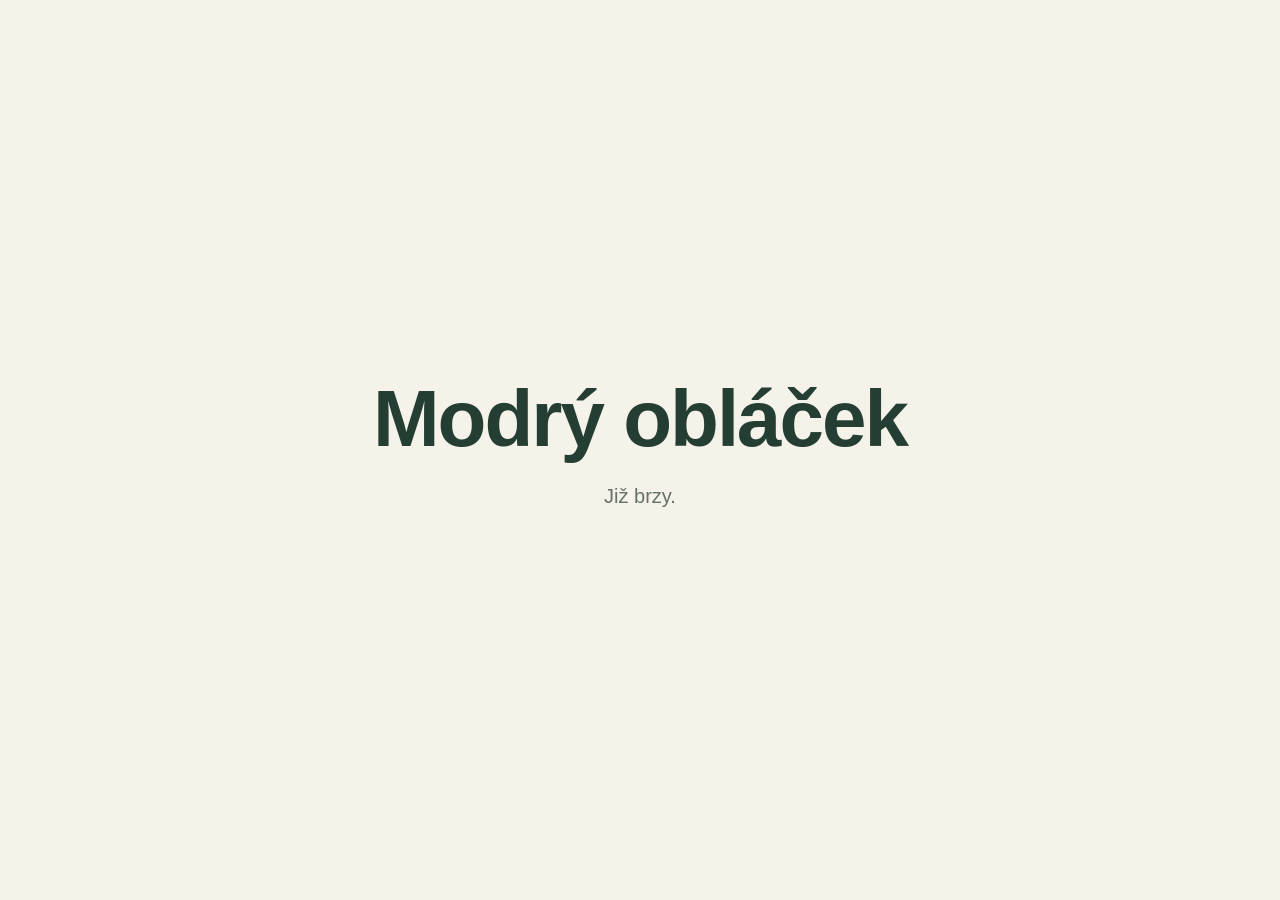
==== index.html @ 846b2d07 "Add standalone Czech coming-soon page" ====
<!doctype html>
<html lang="cs">
<head>
<meta charset="utf-8">
<meta name="viewport" content="width=device-width,initial-scale=1">
<meta name="theme-color" content="#f5f2e9">
<title>Modrý obláček</title>
<style>body{margin:0;min-height:100svh;display:grid;place-content:center;text-align:center;background:#f5f2e9;color:#253e33;font-family:Arial,sans-serif;padding:24px;box-sizing:border-box}h1{font-size:clamp(44px,10vw,80px);letter-spacing:-2px;margin:0}p{font-size:20px;color:#657268}</style>
</head>
<body><main><h1>Modrý obláček</h1><p>Již brzy.</p></main></body>
</html>
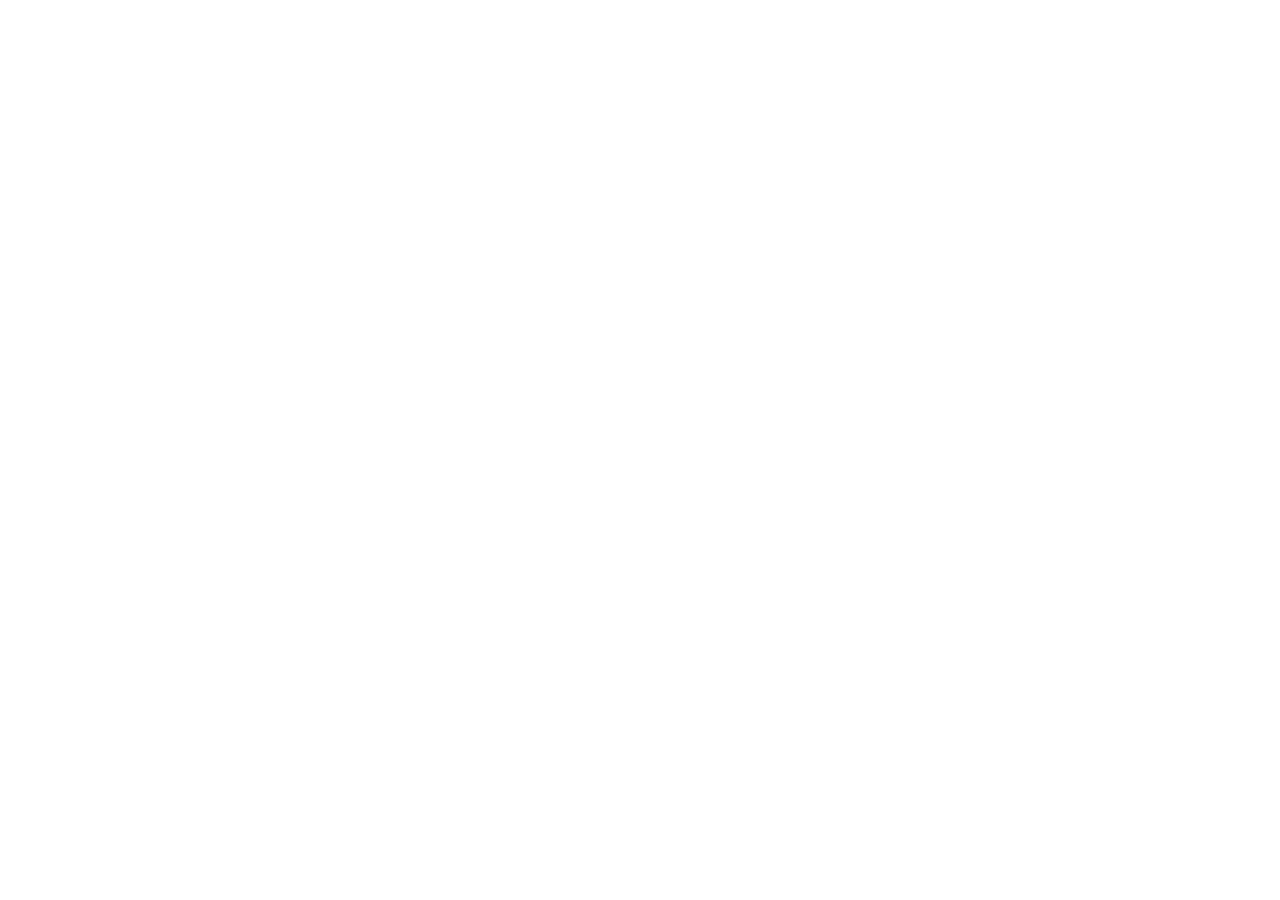
==== commit 6da87531: "Create blank laDobrota landing page" ====
--- a/index.html
+++ b/index.html
@@ -1,11 +1,13 @@
 <!doctype html>
 <html lang="cs">
-<head>
-<meta charset="utf-8">
-<meta name="viewport" content="width=device-width,initial-scale=1">
-<meta name="theme-color" content="#f5f2e9">
-<title>Modrý obláček</title>
-<style>body{margin:0;min-height:100svh;display:grid;place-content:center;text-align:center;background:#f5f2e9;color:#253e33;font-family:Arial,sans-serif;padding:24px;box-sizing:border-box}h1{font-size:clamp(44px,10vw,80px);letter-spacing:-2px;margin:0}p{font-size:20px;color:#657268}</style>
-</head>
-<body><main><h1>Modrý obláček</h1><p>Již brzy.</p></main></body>
+  <head>
+    <meta charset="utf-8">
+    <meta name="viewport" content="width=device-width, initial-scale=1">
+    <meta name="theme-color" content="#ffffff">
+    <title>laDobrota</title>
+    <style>
+      body { margin: 0; min-height: 100svh; background: #fff; }
+    </style>
+  </head>
+  <body></body>
 </html>
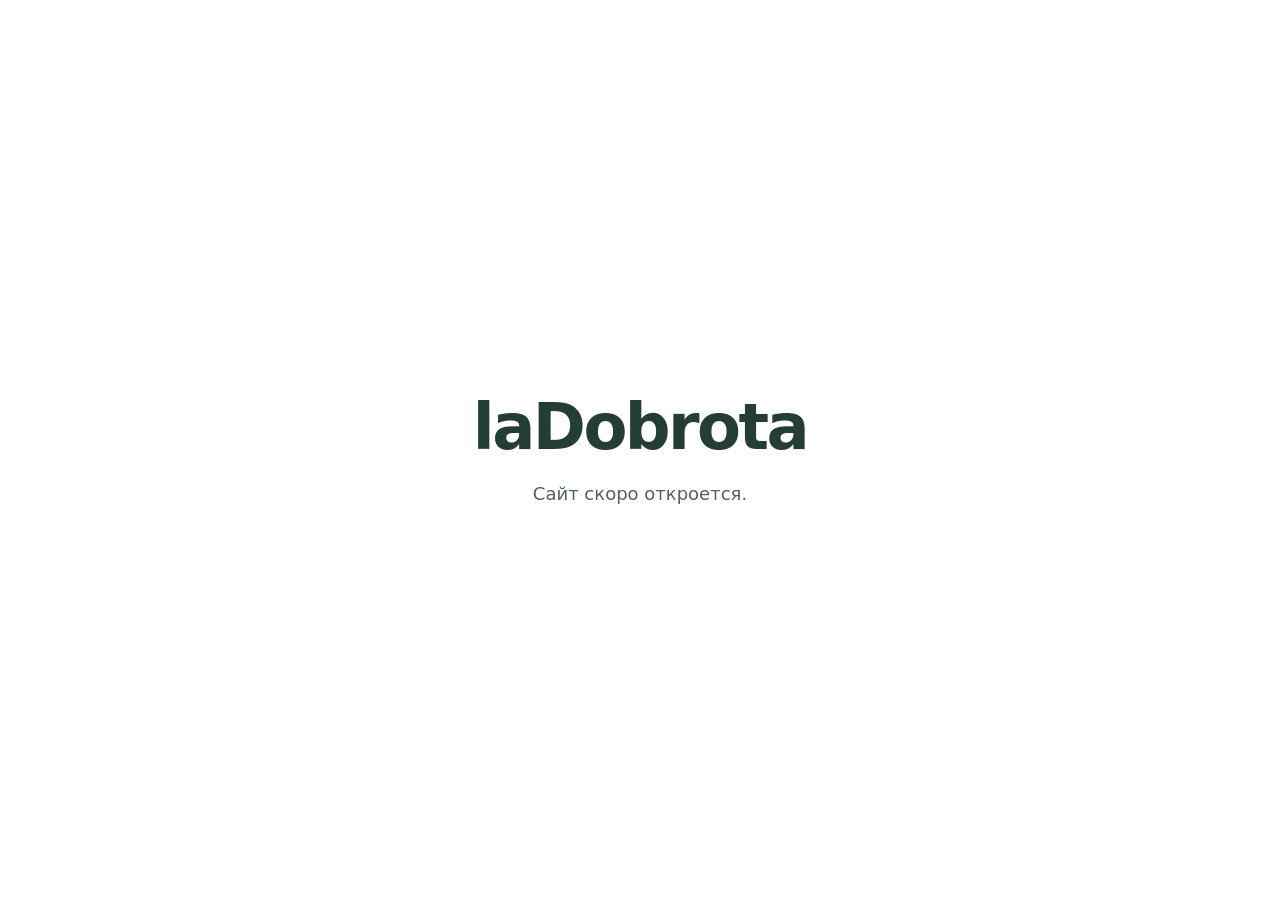
==== commit 0f81347c: "Add laDobrota coming soon text" ====
--- a/index.html
+++ b/index.html
@@ -1,13 +1,38 @@
 <!doctype html>
-<html lang="cs">
+<html lang="ru">
   <head>
     <meta charset="utf-8">
     <meta name="viewport" content="width=device-width, initial-scale=1">
     <meta name="theme-color" content="#ffffff">
+    <meta name="description" content="laDobrota — сайт скоро откроется.">
     <title>laDobrota</title>
     <style>
-      body { margin: 0; min-height: 100svh; background: #fff; }
+      body {
+        box-sizing: border-box;
+        margin: 0;
+        min-height: 100svh;
+        display: grid;
+        place-items: center;
+        padding: 24px;
+        background: #fff;
+        color: #253e33;
+        font-family: system-ui, sans-serif;
+        text-align: center;
+      }
+      h1 {
+        margin: 0;
+        font-size: clamp(40px, 10vw, 64px);
+        font-weight: 600;
+        letter-spacing: -0.04em;
+        line-height: 1.15;
+      }
+      p { margin: 16px 0 0; font-size: 18px; line-height: 1.6; color: #52605b; }
     </style>
   </head>
-  <body></body>
+  <body>
+    <main>
+      <h1>laDobrota</h1>
+      <p>Сайт скоро откроется.</p>
+    </main>
+  </body>
 </html>
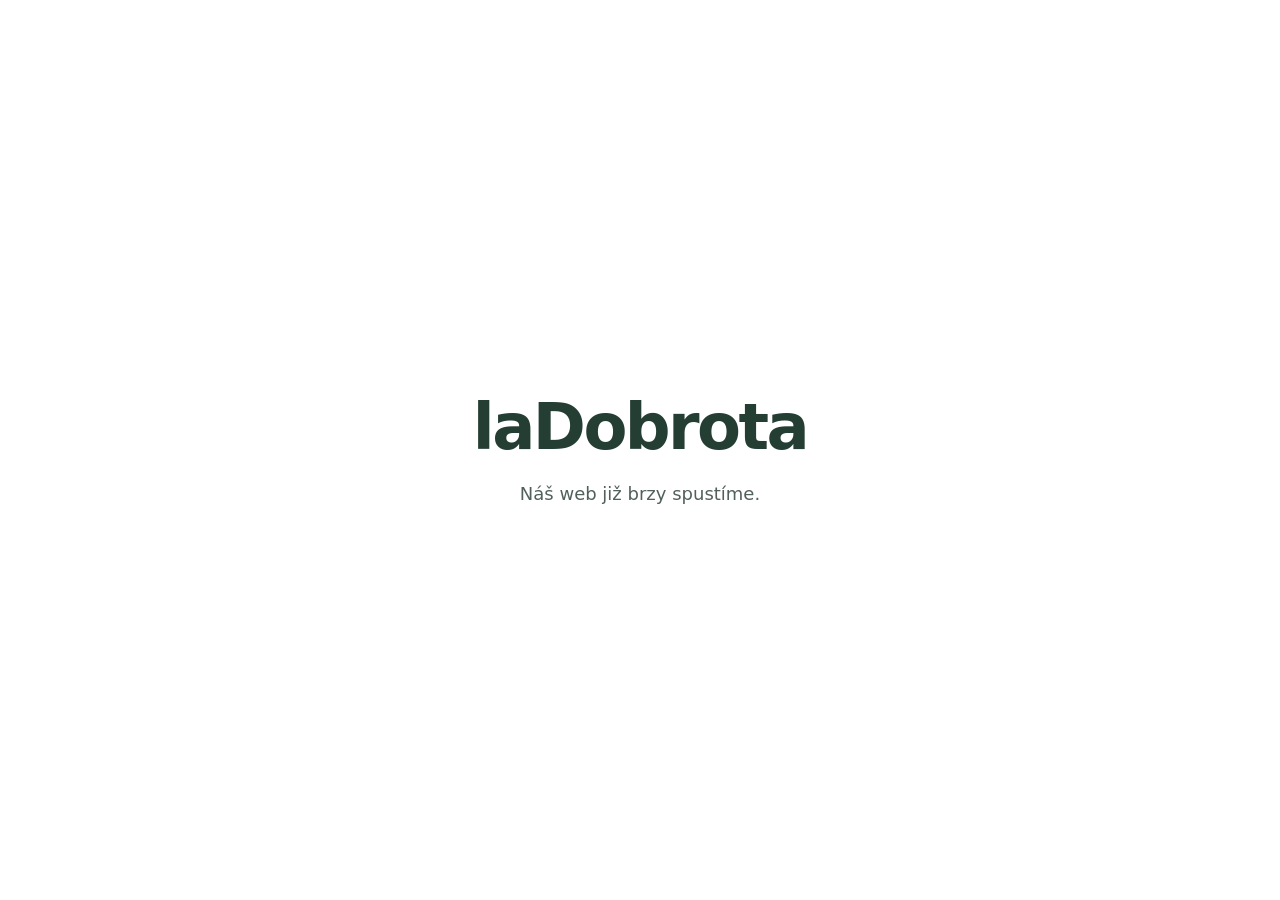
==== commit c261d323: "Translate coming soon page into Czech" ====
--- a/index.html
+++ b/index.html
@@ -1,10 +1,10 @@
 <!doctype html>
-<html lang="ru">
+<html lang="cs">
   <head>
     <meta charset="utf-8">
     <meta name="viewport" content="width=device-width, initial-scale=1">
     <meta name="theme-color" content="#ffffff">
-    <meta name="description" content="laDobrota — сайт скоро откроется.">
+    <meta name="description" content="laDobrota — náš web již brzy spustíme.">
     <title>laDobrota</title>
     <style>
       body {
@@ -32,7 +32,7 @@
   <body>
     <main>
       <h1>laDobrota</h1>
-      <p>Сайт скоро откроется.</p>
+      <p>Náš web již brzy spustíme.</p>
     </main>
   </body>
 </html>
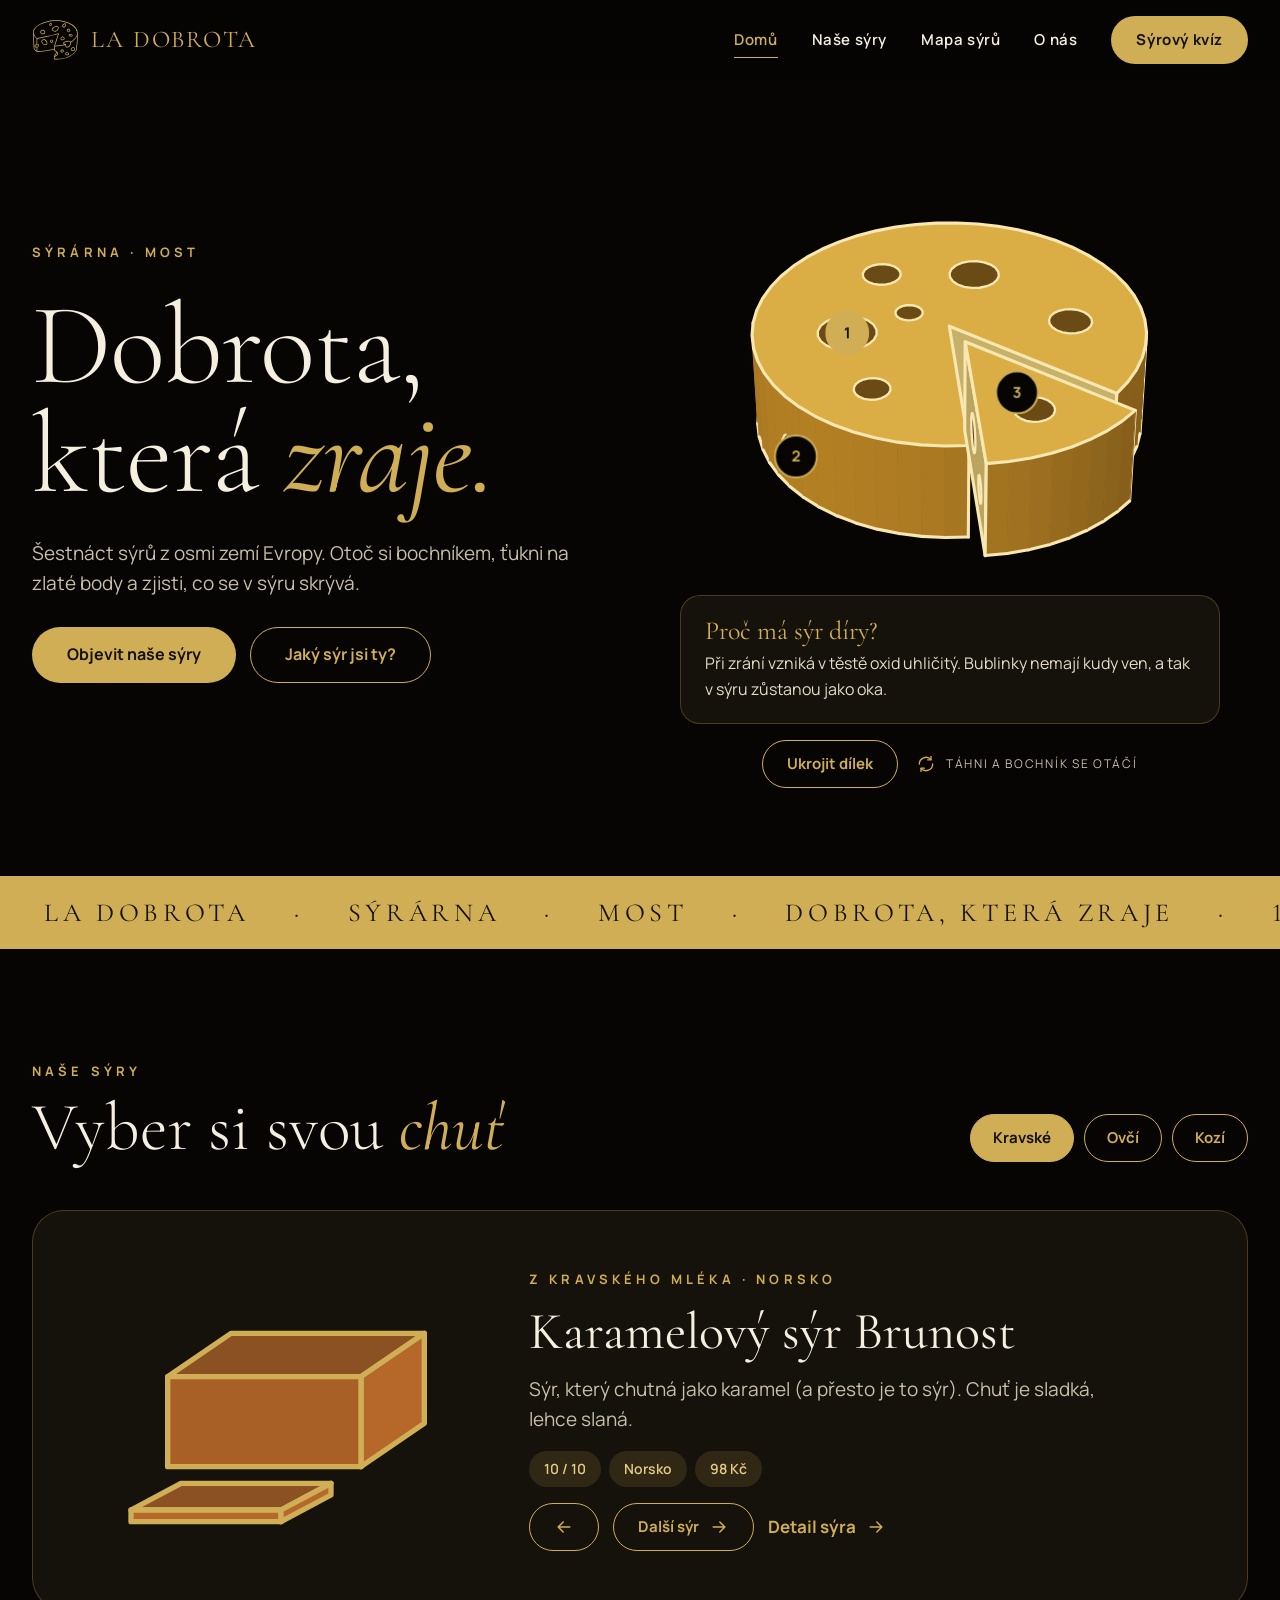
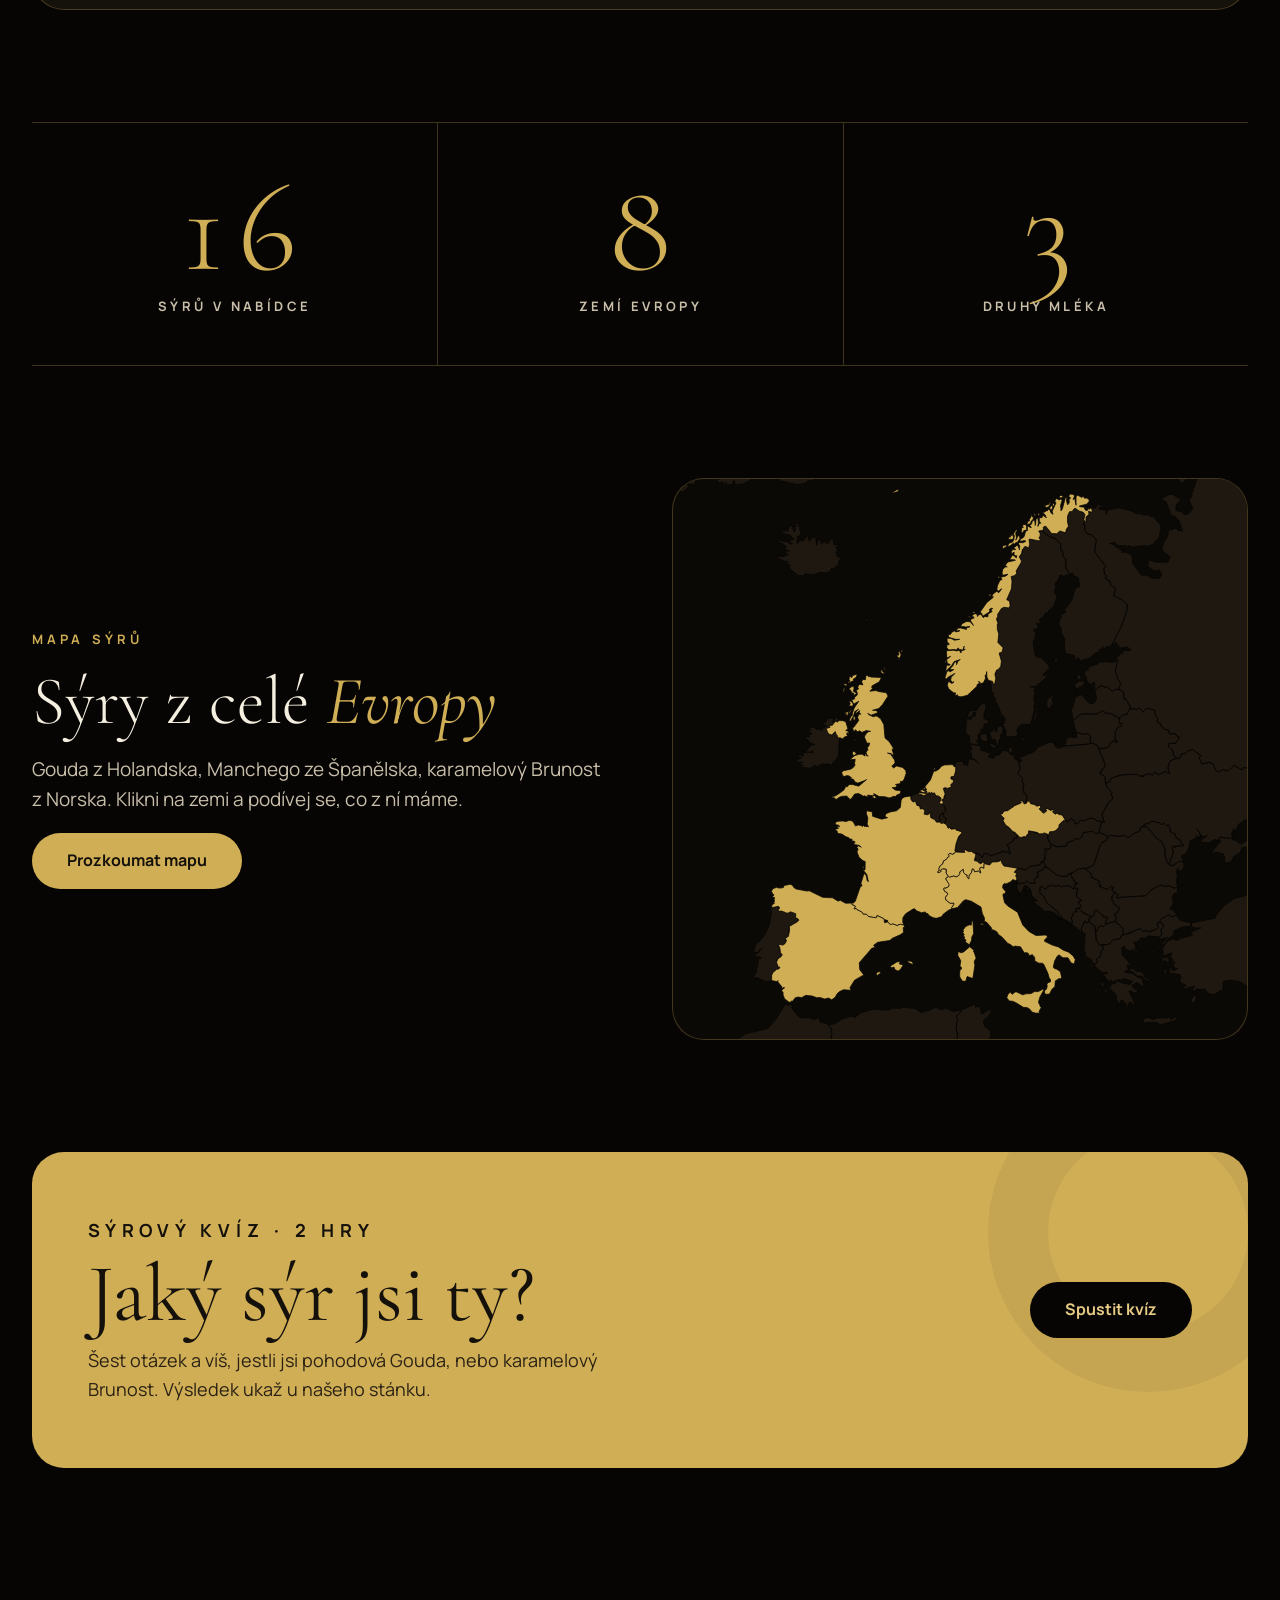
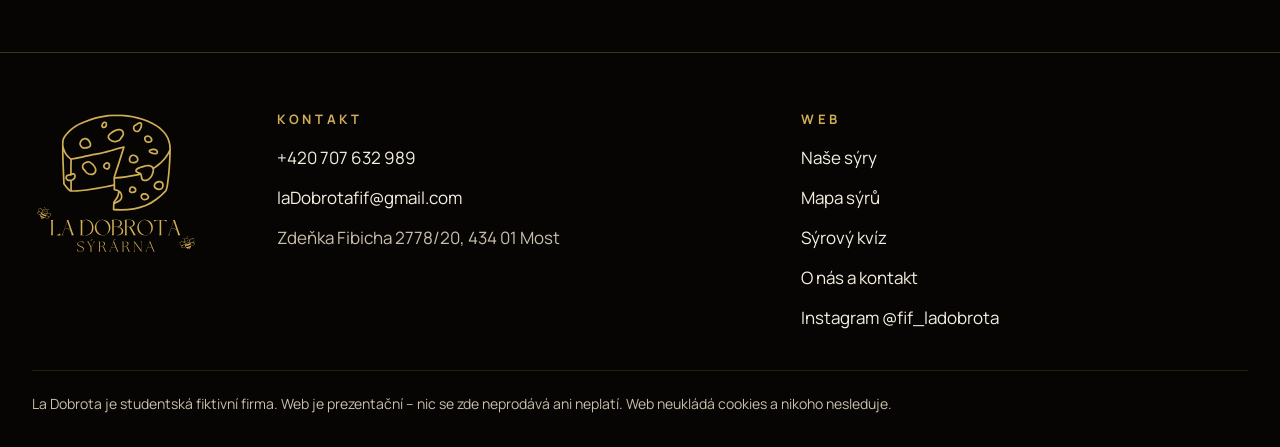
==== commit 50d4733d: "Build the La Dobrota site: 3D cheese, catalogue, map, quiz Multi-page static site for ladobrota.page" ====
--- a/index.html
+++ b/index.html
@@ -1,38 +1,176 @@
 <!doctype html>
 <html lang="cs">
-  <head>
-    <meta charset="utf-8">
-    <meta name="viewport" content="width=device-width, initial-scale=1">
-    <meta name="theme-color" content="#ffffff">
-    <meta name="description" content="laDobrota — náš web již brzy spustíme.">
-    <title>laDobrota</title>
-    <style>
-      body {
-        box-sizing: border-box;
-        margin: 0;
-        min-height: 100svh;
-        display: grid;
-        place-items: center;
-        padding: 24px;
-        background: #fff;
-        color: #253e33;
-        font-family: system-ui, sans-serif;
-        text-align: center;
-      }
-      h1 {
-        margin: 0;
-        font-size: clamp(40px, 10vw, 64px);
-        font-weight: 600;
-        letter-spacing: -0.04em;
-        line-height: 1.15;
-      }
-      p { margin: 16px 0 0; font-size: 18px; line-height: 1.6; color: #52605b; }
-    </style>
-  </head>
-  <body>
-    <main>
-      <h1>laDobrota</h1>
-      <p>Náš web již brzy spustíme.</p>
-    </main>
-  </body>
+<head>
+<meta charset="utf-8">
+<meta name="viewport" content="width=device-width, initial-scale=1">
+<title>La Dobrota – sýrárna | Dobrota, která zraje</title>
+<meta name="description" content="La Dobrota je studentská fiktivní firma z Mostu. Šestnáct sýrů z osmi zemí Evropy, otočný 3D bochník, mapa sýrů a sýrový kvíz.">
+<meta name="theme-color" content="#060504">
+<link rel="canonical" href="https://ladobrota.pages.dev/">
+<meta property="og:type" content="website">
+<meta property="og:locale" content="cs_CZ">
+<meta property="og:site_name" content="La Dobrota – sýrárna">
+<meta property="og:title" content="La Dobrota – sýrárna | Dobrota, která zraje">
+<meta property="og:description" content="La Dobrota je studentská fiktivní firma z Mostu. Šestnáct sýrů z osmi zemí Evropy, otočný 3D bochník, mapa sýrů a sýrový kvíz.">
+<meta property="og:url" content="https://ladobrota.pages.dev/">
+<meta property="og:image" content="https://ladobrota.pages.dev/assets/img/og.png">
+<link rel="icon" href="/favicon.svg" type="image/svg+xml">
+<link rel="apple-touch-icon" href="/apple-touch-icon.png">
+<link rel="preload" href="/assets/fonts/cormorant-garamond-latin.woff2" as="font" type="font/woff2" crossorigin>
+<link rel="preload" href="/assets/fonts/manrope-latin.woff2" as="font" type="font/woff2" crossorigin>
+<link rel="stylesheet" href="/assets/css/style.css">
+<script src="/assets/js/boot.js"></script>
+<script type="module" src="/assets/js/site.js"></script>
+<script type="module" src="/assets/js/home.js"></script>
+</head>
+<body>
+<a class="skip" href="#obsah">Přeskočit na obsah</a>
+<header class="site-header">
+  <div class="wrap site-header__in">
+    <a class="brand" href="/" aria-label="La Dobrota – domů"><img src="/assets/img/logo-mark.svg" alt="" width="47" height="42"><span>LA DOBROTA</span></a>
+    <button class="menu-btn" type="button" aria-expanded="false" aria-controls="menu" aria-label="Otevřít menu"><span></span><span></span></button>
+    <nav class="nav" id="menu" aria-label="Hlavní menu">
+      <a href="/">Domů</a>
+      <a href="/syry/">Naše sýry</a>
+      <a href="/mapa/">Mapa sýrů</a>
+      <a href="/o-nas/">O nás</a>
+      <a class="btn btn--gold btn--sm" href="/kviz/">Sýrový kvíz</a>
+    </nav>
+  </div>
+</header>
+<main id="obsah">
+<section class="wrap hero">
+  <div class="hero__text load">
+    <p class="eyebrow">Sýrárna · Most</p>
+    <h1 class="display">Dobrota, která <em>zraje.</em></h1>
+    <p class="lead">Šestnáct sýrů z osmi zemí Evropy. Otoč si bochníkem, ťukni na zlaté body a zjisti, co se v sýru skrývá.</p>
+    <div class="btn-row">
+      <a class="btn btn--gold" href="/syry/">Objevit naše sýry</a>
+      <a class="btn btn--line" href="/kviz/">Jaký sýr jsi ty?</a>
+    </div>
+  </div>
+
+  <div class="stage">
+    <div class="stage__view" id="stage">
+      <img class="stage__fallback" src="/assets/img/logo-mark.svg" alt="" width="520" height="466">
+      <canvas id="cheese" tabindex="0" role="img" aria-label="Otočný 3D bochník sýra. Šipkami vlevo a vpravo ho otočíš, mezerníkem vysuneš dílek."></canvas>
+      <button class="spot" type="button" aria-pressed="true" aria-label="Proč má sýr díry?">1</button>
+      <button class="spot" type="button" aria-pressed="false" aria-label="Kolik mléka je v sýru?">2</button>
+      <button class="spot" type="button" aria-pressed="false" aria-label="Proč sýr zraje?">3</button>
+    </div>
+    <div class="fact" id="fact" aria-live="polite">
+      <p class="fact__q">Proč má sýr díry?</p>
+      <p class="fact__a">Při zrání vzniká v těstě oxid uhličitý. Bublinky nemají kudy ven, a tak v sýru zůstanou jako oka.</p>
+    </div>
+    <div class="stage__tools">
+      <button class="btn btn--line btn--sm" id="cut" type="button" aria-pressed="false">Ukrojit dílek</button>
+      <span class="hint">
+        <svg aria-hidden="true" width="20" height="20" viewBox="0 0 24 24" fill="none" stroke="#D0AE56" stroke-width="1.6" stroke-linecap="round" stroke-linejoin="round"><path d="M4 12a8 8 0 0 1 14-5.3M20 12a8 8 0 0 1-14 5.3"/><path d="M18 3v4h-4M6 21v-4h4"/></svg>
+        Táhni a bochník se otáčí
+      </span>
+    </div>
+  </div>
+</section>
+
+<div class="marquee" aria-hidden="true">
+  <div class="marquee__track">
+    <span>La Dobrota</span><span>·</span><span>Sýrárna</span><span>·</span><span>Most</span><span>·</span><span>Dobrota, která zraje</span><span>·</span><span>16 sýrů z 8 zemí</span><span>·</span>
+    <span>La Dobrota</span><span>·</span><span>Sýrárna</span><span>·</span><span>Most</span><span>·</span><span>Dobrota, která zraje</span><span>·</span><span>16 sýrů z 8 zemí</span><span>·</span>
+    <span>La Dobrota</span><span>·</span><span>Sýrárna</span><span>·</span><span>Most</span><span>·</span><span>Dobrota, která zraje</span><span>·</span><span>16 sýrů z 8 zemí</span><span>·</span>
+    <span>La Dobrota</span><span>·</span><span>Sýrárna</span><span>·</span><span>Most</span><span>·</span><span>Dobrota, která zraje</span><span>·</span><span>16 sýrů z 8 zemí</span><span>·</span>
+  </div>
+</div>
+
+<section class="wrap section">
+  <div class="section__head reveal">
+    <div>
+      <p class="eyebrow">Naše sýry</p>
+      <h2 class="h2">Vyber si svou <em>chuť</em></h2>
+    </div>
+    <div class="chips" role="group" aria-label="Druh mléka">
+      <button class="chip" type="button" data-milk="kravske" aria-pressed="true">Kravské</button>
+      <button class="chip" type="button" data-milk="ovci" aria-pressed="false">Ovčí</button>
+      <button class="chip" type="button" data-milk="kozi" aria-pressed="false">Kozí</button>
+    </div>
+  </div>
+  <div class="panel taste reveal" id="taste" aria-live="polite">
+    <img class="taste__img" src="/assets/img/syry/10-karamelovy-syr-brunost.svg" alt="Karamelový sýr Brunost" width="400" height="300">
+    <div class="taste__body">
+      <p class="eyebrow">z kravského mléka · Norsko</p>
+      <h3 class="taste__name">Karamelový sýr Brunost</h3>
+      <p class="taste__text lead">Sýr, který chutná jako karamel (a přesto je to sýr). Chuť je sladká, lehce slaná.</p>
+      <div class="taste__tags"><span class="tag">Norsko</span><span class="tag">98 Kč</span></div>
+      <div class="btn-row">
+        <button class="btn btn--line btn--sm taste__prev" type="button" aria-label="Předchozí sýr">
+          <svg aria-hidden="true" width="20" height="20" viewBox="0 0 24 24" fill="none" stroke="currentColor" stroke-width="1.8" stroke-linecap="round" stroke-linejoin="round"><path d="M19 12H5M11 6l-6 6 6 6"/></svg>
+        </button>
+        <button class="btn btn--line btn--sm taste__next" type="button">Další sýr
+          <svg aria-hidden="true" width="20" height="20" viewBox="0 0 24 24" fill="none" stroke="currentColor" stroke-width="1.8" stroke-linecap="round" stroke-linejoin="round"><path d="M5 12h14M13 6l6 6-6 6"/></svg>
+        </button>
+        <a class="link-arrow taste__link" href="/syry/#karamelovy-syr-brunost">Detail sýra
+          <svg aria-hidden="true" width="20" height="20" viewBox="0 0 24 24" fill="none" stroke="currentColor" stroke-width="1.8" stroke-linecap="round" stroke-linejoin="round"><path d="M5 12h14M13 6l6 6-6 6"/></svg>
+        </a>
+      </div>
+    </div>
+  </div>
+</section>
+
+<section class="wrap">
+  <div class="stats reveal">
+    <div class="stat"><div class="stat__n" data-count="16">16</div><div class="stat__l">sýrů v nabídce</div></div>
+    <div class="stat"><div class="stat__n" data-count="8">8</div><div class="stat__l">zemí Evropy</div></div>
+    <div class="stat"><div class="stat__n" data-count="3">3</div><div class="stat__l">druhy mléka</div></div>
+  </div>
+</section>
+
+<section class="wrap section">
+  <div class="split">
+    <div class="split__text reveal">
+      <p class="eyebrow">Mapa sýrů</p>
+      <h2 class="h2">Sýry z celé <em>Evropy</em></h2>
+      <p class="lead">Gouda z Holandska, Manchego ze Španělska, karamelový Brunost z Norska. Klikni na zemi a podívej se, co z ní máme.</p>
+      <a class="btn btn--gold" href="/mapa/">Prozkoumat mapu</a>
+    </div>
+    <a class="split__map reveal" href="/mapa/" aria-label="Otevřít mapu sýrů">
+      <img src="/assets/img/mapa/europa.svg" alt="Mapa Evropy se zvýrazněnými zeměmi, odkud jsou naše sýry" width="800" height="780" loading="lazy">
+    </a>
+  </div>
+</section>
+
+<section class="wrap section--tight">
+  <div class="cta reveal">
+    <div class="cta__text">
+      <p class="eyebrow">Sýrový kvíz · 2 hry</p>
+      <h2 class="cta__title">Jaký sýr jsi ty?</h2>
+      <p>Šest otázek a víš, jestli jsi pohodová Gouda, nebo karamelový Brunost. Výsledek ukaž u našeho stánku.</p>
+    </div>
+    <a class="btn btn--dark" href="/kviz/">Spustit kvíz</a>
+  </div>
+</section>
+</main>
+<footer class="site-footer">
+  <div class="wrap site-footer__in">
+    <img class="site-footer__logo" src="/assets/img/logo-full.svg" alt="La Dobrota – sýrárna" width="168" height="148" loading="lazy">
+    <div>
+      <h2>Kontakt</h2>
+      <ul>
+        <li><a href="tel:+420707632989">+420 707 632 989</a></li>
+        <li><a href="mailto:laDobrotafif@gmail.com">laDobrotafif@gmail.com</a></li>
+        <li><span>Zdeňka Fibicha 2778/20, 434 01 Most</span></li>
+      </ul>
+    </div>
+    <div>
+      <h2>Web</h2>
+      <ul>
+        <li><a href="/syry/">Naše sýry</a></li>
+        <li><a href="/mapa/">Mapa sýrů</a></li>
+        <li><a href="/kviz/">Sýrový kvíz</a></li>
+        <li><a href="/o-nas/">O nás a kontakt</a></li>
+        <li><a href="https://www.instagram.com/fif_ladobrota" rel="noopener">Instagram @fif_ladobrota</a></li>
+      </ul>
+    </div>
+    <p class="site-footer__note">La Dobrota je studentská fiktivní firma. Web je prezentační – nic se zde neprodává ani neplatí. Web neukládá cookies a nikoho nesleduje.</p>
+  </div>
+</footer>
+</body>
 </html>
--- a/assets/css/style.css
+++ b/assets/css/style.css
@@ -0,0 +1,442 @@
+/* La Dobrota — sýrárna. Černá, zlatá a tenká antikva podle vizitky. */
+
+@font-face { font-family: 'Cormorant Garamond'; font-style: normal; font-weight: 300 700; font-display: swap;
+  src: url('/assets/fonts/cormorant-garamond-latin-ext.woff2') format('woff2');
+  unicode-range: U+0100-02BA, U+02BD-02C5, U+02C7-02CC, U+02CE-02D7, U+02DD-02FF, U+0304, U+0308, U+0329, U+1D00-1DBF, U+1E00-1E9F, U+1EF2-1EFF, U+2020, U+20A0-20AB, U+20AD-20C4, U+2113, U+2C60-2C7F, U+A720-A7FF; }
+@font-face { font-family: 'Cormorant Garamond'; font-style: normal; font-weight: 300 700; font-display: swap;
+  src: url('/assets/fonts/cormorant-garamond-latin.woff2') format('woff2');
+  unicode-range: U+0000-00FF, U+0131, U+0152-0153, U+02BB-02BC, U+02C6, U+02DA, U+02DC, U+0304, U+0308, U+0329, U+2000-206F, U+20AC, U+2122, U+2191, U+2193, U+2212, U+2215, U+FEFF, U+FFFD; }
+@font-face { font-family: 'Cormorant Garamond'; font-style: italic; font-weight: 300 700; font-display: swap;
+  src: url('/assets/fonts/cormorant-garamond-italic-latin-ext.woff2') format('woff2');
+  unicode-range: U+0100-02BA, U+02BD-02C5, U+02C7-02CC, U+02CE-02D7, U+02DD-02FF, U+0304, U+0308, U+0329, U+1D00-1DBF, U+1E00-1E9F, U+1EF2-1EFF, U+2020, U+20A0-20AB, U+20AD-20C4, U+2113, U+2C60-2C7F, U+A720-A7FF; }
+@font-face { font-family: 'Cormorant Garamond'; font-style: italic; font-weight: 300 700; font-display: swap;
+  src: url('/assets/fonts/cormorant-garamond-italic-latin.woff2') format('woff2');
+  unicode-range: U+0000-00FF, U+0131, U+0152-0153, U+02BB-02BC, U+02C6, U+02DA, U+02DC, U+0304, U+0308, U+0329, U+2000-206F, U+20AC, U+2122, U+2191, U+2193, U+2212, U+2215, U+FEFF, U+FFFD; }
+@font-face { font-family: 'Manrope'; font-style: normal; font-weight: 400 800; font-display: swap;
+  src: url('/assets/fonts/manrope-latin-ext.woff2') format('woff2');
+  unicode-range: U+0100-02BA, U+02BD-02C5, U+02C7-02CC, U+02CE-02D7, U+02DD-02FF, U+0304, U+0308, U+0329, U+1D00-1DBF, U+1E00-1E9F, U+1EF2-1EFF, U+2020, U+20A0-20AB, U+20AD-20C4, U+2113, U+2C60-2C7F, U+A720-A7FF; }
+@font-face { font-family: 'Manrope'; font-style: normal; font-weight: 400 800; font-display: swap;
+  src: url('/assets/fonts/manrope-latin.woff2') format('woff2');
+  unicode-range: U+0000-00FF, U+0131, U+0152-0153, U+02BB-02BC, U+02C6, U+02DA, U+02DC, U+0304, U+0308, U+0329, U+2000-206F, U+20AC, U+2122, U+2191, U+2193, U+2212, U+2215, U+FEFF, U+FFFD; }
+
+:root {
+  --bg: #060504;
+  --panel: #15110B;
+  --panel-deep: #0B0906;
+  --gold: #D0AE56;
+  --gold-hi: #E6CB85;
+  --ivory: #F5EFE0;
+  --text: #E4DCC9;
+  --muted: #C9BFAA;
+  --ink: #14100A;
+  --ink-soft: #2A2114;
+  --line: rgba(208, 174, 86, 0.28);
+  --line-soft: rgba(208, 174, 86, 0.16);
+  --serif: 'Cormorant Garamond', Georgia, 'Times New Roman', serif;
+  --sans: 'Manrope', system-ui, -apple-system, 'Segoe UI', sans-serif;
+  --wrap: 1280px;
+  --pad: clamp(20px, 4vw, 32px);
+  --radius: clamp(22px, 3vw, 32px);
+  --ease: cubic-bezier(0.2, 0.7, 0.2, 1);
+  color-scheme: dark;
+}
+
+@view-transition { navigation: auto; }
+
+*, *::before, *::after { box-sizing: border-box; }
+html { -webkit-text-size-adjust: 100%; scroll-behavior: smooth; }
+body {
+  margin: 0; min-height: 100svh; display: flex; flex-direction: column;
+  background: var(--bg); color: var(--text);
+  font-family: var(--sans); font-size: 17px; line-height: 1.6; font-variant-numeric: lining-nums;
+  -webkit-font-smoothing: antialiased; overflow-x: hidden;
+}
+main { flex: 1; }
+img, svg, canvas { display: block; max-width: 100%; }
+h1, h2, h3, p { margin: 0; }
+a { color: var(--gold); text-decoration: none; }
+a:hover { color: var(--gold-hi); }
+button { font: inherit; color: inherit; }
+:focus-visible { outline: 2px solid var(--gold-hi); outline-offset: 3px; border-radius: 6px; }
+::selection { background: var(--gold); color: var(--ink); }
+[hidden] { display: none !important; }
+
+.wrap { width: 100%; max-width: var(--wrap); margin-inline: auto; padding-inline: var(--pad); }
+.skip { position: absolute; left: 12px; top: -80px; z-index: 100; padding: 12px 20px; border-radius: 999px; background: var(--gold); color: var(--ink); font-weight: 700; }
+.skip:focus { top: 12px; color: var(--ink); }
+.sr { position: absolute; width: 1px; height: 1px; overflow: hidden; clip-path: inset(50%); white-space: nowrap; }
+
+/* ---------- typography ---------- */
+.eyebrow { font-size: 13px; font-weight: 700; letter-spacing: 0.32em; text-transform: uppercase; color: var(--gold); }
+.display { font-family: var(--serif); font-weight: 300; font-size: clamp(52px, 9vw, 118px); line-height: 0.95; letter-spacing: -0.01em; color: var(--ivory); text-wrap: balance; }
+.display em, .h2 em { font-style: italic; font-weight: 400; color: var(--gold); }
+.h2 { font-family: var(--serif); font-weight: 300; font-size: clamp(40px, 5.4vw, 68px); line-height: 1; color: var(--ivory); text-wrap: balance; }
+.lead { font-size: clamp(17px, 1.5vw, 19px); color: var(--muted); max-width: 30em; text-wrap: pretty; }
+
+/* ---------- buttons ---------- */
+.btn {
+  display: inline-flex; align-items: center; justify-content: center; gap: 10px;
+  min-height: 56px; padding: 0 34px; border-radius: 999px; border: 1px solid transparent;
+  font-weight: 700; font-size: 16px; cursor: pointer; text-align: center;
+  transition: transform 0.25s var(--ease), background-color 0.25s, color 0.25s, border-color 0.25s, box-shadow 0.25s;
+}
+.btn:hover { transform: translateY(-2px); }
+.btn:active { transform: translateY(0) scale(0.98); }
+.btn--gold { background: var(--gold); color: var(--ink); }
+.btn--gold:hover { background: var(--gold-hi); color: var(--ink); box-shadow: 0 10px 30px rgba(208, 174, 86, 0.25); }
+.btn--line { border-color: var(--gold); color: var(--gold); background: transparent; }
+.btn--line:hover { background: rgba(208, 174, 86, 0.12); color: var(--gold-hi); }
+.btn--dark { background: var(--bg); color: var(--gold-hi); }
+.btn--dark:hover { color: var(--ivory); box-shadow: 0 10px 30px rgba(6, 5, 4, 0.35); }
+.btn--ink { border-color: var(--ink); color: var(--ink); background: transparent; }
+.btn--ink:hover { background: rgba(20, 16, 10, 0.1); color: var(--ink); }
+.btn--sm { min-height: 48px; padding: 0 24px; font-size: 15px; }
+.btn-row { display: flex; flex-wrap: wrap; gap: 14px; }
+.link-arrow { display: inline-flex; align-items: center; gap: 10px; min-height: 48px; font-weight: 700; }
+.link-arrow svg { transition: transform 0.25s var(--ease); }
+.link-arrow:hover svg { transform: translateX(5px); }
+
+.chips { display: flex; flex-wrap: wrap; gap: 10px; }
+.chip {
+  min-height: 48px; padding: 0 22px; border-radius: 999px; border: 1px solid var(--gold);
+  background: transparent; color: var(--gold); font-weight: 700; font-size: 15px; cursor: pointer;
+  transition: background-color 0.2s, color 0.2s, transform 0.2s var(--ease);
+}
+.chip:hover { background: rgba(208, 174, 86, 0.12); }
+.chip[aria-pressed='true'], .chip[aria-selected='true'] { background: var(--gold); color: var(--ink); }
+.tag { display: inline-block; padding: 7px 15px; border-radius: 999px; background: rgba(208, 174, 86, 0.14); color: var(--gold-hi); font-size: 14px; font-weight: 600; }
+
+/* ---------- header ---------- */
+.site-header { position: sticky; top: 0; z-index: 50; background: rgba(6, 5, 4, 0.82); -webkit-backdrop-filter: blur(14px); backdrop-filter: blur(14px); border-bottom: 1px solid transparent; transition: border-color 0.3s; }
+.site-header.is-stuck { border-bottom-color: var(--line-soft); }
+.site-header__in { min-height: 80px; display: flex; align-items: center; justify-content: space-between; gap: 24px; }
+.brand { display: flex; align-items: center; gap: 12px; min-height: 48px; color: var(--gold); }
+.brand img { height: 42px; width: auto; transition: transform 0.5s var(--ease); }
+.brand:hover img { transform: rotate(-8deg) scale(1.06); }
+.brand span { font-family: var(--serif); font-size: 24px; letter-spacing: 0.08em; white-space: nowrap; }
+.nav { display: flex; align-items: center; gap: 34px; font-size: 15px; font-weight: 600; letter-spacing: 0.04em; }
+.nav a:not(.btn) { position: relative; color: var(--ivory); padding: 12px 0; }
+.nav a:not(.btn)::after { content: ''; position: absolute; left: 0; right: 0; bottom: 6px; height: 1px; background: var(--gold); transform: scaleX(0); transform-origin: left; transition: transform 0.3s var(--ease); }
+.nav a:not(.btn):hover::after, .nav a[aria-current='page']::after { transform: scaleX(1); }
+.nav a:not(.btn)[aria-current='page'] { color: var(--gold); }
+.menu-btn { display: none; width: 48px; height: 48px; border-radius: 50%; border: 1px solid rgba(208, 174, 86, 0.5); background: transparent; cursor: pointer; align-items: center; justify-content: center; }
+.menu-btn span { display: block; width: 20px; height: 1.8px; background: var(--gold); border-radius: 2px; transition: transform 0.3s var(--ease), opacity 0.2s; }
+.menu-btn span + span { margin-top: 6px; }
+.menu-open .menu-btn span:first-child { transform: translateY(3.9px) rotate(45deg); }
+.menu-open .menu-btn span:last-child { transform: translateY(-3.9px) rotate(-45deg); }
+
+@media (max-width: 860px) {
+  .site-header__in { min-height: 68px; }
+  .menu-btn { display: flex; flex-direction: column; }
+  .nav {
+    position: fixed; top: 68px; left: 0; right: 0; height: calc(100vh - 68px); height: calc(100dvh - 68px); z-index: 49; flex-direction: column; align-items: stretch; gap: 0;
+    padding: 12px var(--pad) 32px; background: var(--bg); overflow-y: auto;
+    opacity: 0; visibility: hidden; transform: translateY(-12px); transition: opacity 0.25s, transform 0.3s var(--ease), visibility 0.25s;
+  }
+  .menu-open .nav { opacity: 1; visibility: visible; transform: none; }
+  .nav a:not(.btn) { font-family: var(--serif); font-weight: 400; font-size: 40px; letter-spacing: 0; line-height: 1.1; padding: 16px 0; border-bottom: 1px solid var(--line-soft); }
+  .nav a:not(.btn)::after { display: none; }
+  .nav .btn { margin-top: 28px; }
+  .menu-open { overflow: hidden; }
+}
+
+/* ---------- hero ---------- */
+.hero { padding-block: clamp(24px, 5vw, 56px) clamp(48px, 7vw, 88px); display: grid; grid-template-columns: minmax(0, 1fr) minmax(0, 1.05fr); align-items: center; gap: clamp(24px, 4vw, 56px); }
+.hero__text { display: flex; flex-direction: column; gap: clamp(18px, 2.4vw, 28px); }
+@media (max-width: 900px) {
+  .hero { display: flex; flex-direction: column; align-items: stretch; gap: 18px; }
+  .hero__text { display: contents; }
+  .hero .stage { order: 3; }
+  .hero .lead { order: 4; }
+  .hero .btn-row { order: 5; }
+  .hero .btn-row .btn { flex: 1 1 auto; }
+}
+
+.stage { display: flex; flex-direction: column; align-items: center; gap: 16px; }
+.stage__view { position: relative; width: min(640px, 100%); aspect-ratio: 1 / 0.74; touch-action: pan-y; cursor: grab; -webkit-user-select: none; user-select: none; }
+.stage__view.is-dragging { cursor: grabbing; }
+.stage__view::before { content: ''; position: absolute; inset: 8% 4% 2%; border-radius: 50%; background: radial-gradient(closest-side, rgba(208, 174, 86, 0.2), rgba(208, 174, 86, 0) 72%); pointer-events: none; }
+.stage__view canvas { position: absolute; inset: 0; width: 100%; height: 100%; }
+.stage__fallback { position: absolute; inset: 6%; width: 88%; height: 88%; object-fit: contain; }
+.stage__view.is-live .stage__fallback { display: none; }
+.spot {
+  position: absolute; left: 0; top: 0; width: 44px; height: 44px; margin: -22px 0 0 -22px; border-radius: 50%;
+  border: 2px solid var(--gold); background: var(--bg); color: var(--gold); font-weight: 700; font-size: 15px; cursor: pointer;
+  transition: opacity 0.2s, background-color 0.2s, color 0.2s, scale 0.2s var(--ease); will-change: transform;
+}
+.spot::after { content: ''; position: absolute; inset: -2px; border-radius: 50%; animation: pulse 2.4s ease-out infinite; }
+.spot:hover { scale: 1.12; }
+.spot[aria-pressed='true'] { background: var(--gold); color: var(--ink); }
+.spot.is-hidden { opacity: 0; pointer-events: none; }
+@keyframes pulse { 0% { box-shadow: 0 0 0 0 rgba(208, 174, 86, 0.6); } 100% { box-shadow: 0 0 0 16px rgba(208, 174, 86, 0); } }
+.fact { width: min(540px, 100%); min-height: 128px; padding: 20px 24px; border-radius: 20px; background: var(--panel); border: 1px solid var(--line); display: flex; flex-direction: column; gap: 6px; }
+.fact__q { font-family: var(--serif); font-size: 26px; line-height: 1.15; color: var(--gold); }
+.fact__a { font-size: 16px; }
+.fact.is-swap .fact__q, .fact.is-swap .fact__a { animation: rise 0.45s var(--ease) both; }
+.stage__tools { display: flex; flex-wrap: wrap; align-items: center; justify-content: center; gap: 10px 18px; }
+.hint { display: inline-flex; align-items: center; gap: 10px; font-size: 12px; letter-spacing: 0.14em; text-transform: uppercase; color: var(--muted); }
+
+/* ---------- marquee ---------- */
+.marquee { background: var(--gold); color: var(--ink); overflow: hidden; white-space: nowrap; padding: 16px 0; }
+.marquee__track { display: inline-flex; gap: 44px; padding-left: 44px; font-family: var(--serif); font-size: clamp(20px, 2.4vw, 26px); letter-spacing: 0.18em; text-transform: uppercase; animation: slide 36s linear infinite; }
+.marquee:hover .marquee__track { animation-play-state: paused; }
+@keyframes slide { to { transform: translateX(-50%); } }
+
+/* ---------- sections ---------- */
+.section { padding-block: clamp(64px, 9vw, 112px); }
+.section--tight { padding-block: 0 clamp(64px, 9vw, 112px); }
+.section__head { display: flex; flex-wrap: wrap; align-items: flex-end; justify-content: space-between; gap: 20px 32px; margin-bottom: clamp(28px, 4vw, 48px); }
+.section__head > div:not(.chips) { display: flex; flex-direction: column; gap: 12px; }
+.panel { border-radius: var(--radius); background: var(--panel); border: 1px solid var(--line); }
+
+.page-head { padding-block: clamp(40px, 6vw, 72px) clamp(28px, 4vw, 44px); display: flex; flex-wrap: wrap; align-items: flex-end; justify-content: space-between; gap: 20px 32px; }
+.page-head > div { flex: 1 1 520px; min-width: 0; display: flex; flex-direction: column; gap: 16px; }
+.page-head > .lead { flex: 0 1 380px; }
+.page-head .display { font-size: clamp(50px, 8vw, 104px); }
+
+/* taste switcher */
+.taste { padding: clamp(24px, 4vw, 48px); display: grid; grid-template-columns: minmax(0, 400px) minmax(0, 1fr); align-items: center; gap: clamp(20px, 4vw, 48px); min-height: 400px; }
+.taste__img { width: 100%; height: auto; aspect-ratio: 4 / 3; object-fit: contain; }
+.taste__body { display: flex; flex-direction: column; align-items: flex-start; gap: 16px; }
+.taste__name { font-family: var(--serif); font-weight: 400; font-size: clamp(36px, 4.4vw, 52px); line-height: 1; color: var(--ivory); }
+.taste__tags { display: flex; flex-wrap: wrap; gap: 8px; }
+.taste.is-swap .taste__img { animation: pop 0.55s var(--ease) both; }
+.taste.is-swap .taste__body > * { animation: rise 0.5s var(--ease) both; }
+.taste.is-swap .taste__body > :nth-child(2) { animation-delay: 0.05s; }
+.taste.is-swap .taste__body > :nth-child(3) { animation-delay: 0.1s; }
+.taste.is-swap .taste__body > :nth-child(4) { animation-delay: 0.15s; }
+.taste.is-swap .taste__body > :nth-child(5) { animation-delay: 0.2s; }
+@media (max-width: 720px) { .taste { grid-template-columns: minmax(0, 1fr); } .taste__img { max-width: 300px; margin-inline: auto; } }
+@keyframes rise { from { opacity: 0; transform: translateY(14px); } to { opacity: 1; transform: none; } }
+@keyframes pop { from { opacity: 0; transform: scale(0.86) rotate(-6deg); } to { opacity: 1; transform: none; } }
+
+/* numbers */
+.stats { display: grid; grid-template-columns: repeat(3, minmax(0, 1fr)); border-block: 1px solid var(--line); }
+.stat { padding: clamp(28px, 4vw, 48px) 12px; text-align: center; }
+.stat + .stat { border-left: 1px solid var(--line); }
+.stat__n { font-family: var(--serif); font-weight: 300; font-size: clamp(64px, 10vw, 128px); line-height: 0.9; color: var(--gold); font-variant-numeric: tabular-nums; }
+.stat__l { margin-top: 10px; font-size: 13px; font-weight: 700; letter-spacing: 0.26em; text-transform: uppercase; color: var(--muted); }
+@media (max-width: 560px) { .stat__l { letter-spacing: 0.12em; font-size: 12px; } }
+
+/* map teaser */
+.split { display: grid; grid-template-columns: minmax(0, 1fr) minmax(0, 1fr); align-items: center; gap: clamp(24px, 5vw, 64px); }
+.split__text { display: flex; flex-direction: column; align-items: flex-start; gap: 18px; }
+.split__map { display: block; border-radius: var(--radius); border: 1px solid var(--line); background: var(--panel-deep); overflow: hidden; transition: border-color 0.3s, transform 0.5s var(--ease); }
+.split__map:hover { border-color: var(--gold); transform: scale(1.015); }
+.split__map img { width: 100%; height: auto; aspect-ratio: 800 / 780; }
+@media (max-width: 800px) { .split { grid-template-columns: minmax(0, 1fr); } }
+
+/* gold call to action */
+.cta { border-radius: var(--radius); background: var(--gold); color: var(--ink); padding: clamp(32px, 5vw, 64px) clamp(24px, 4.5vw, 56px); display: flex; flex-wrap: wrap; align-items: center; justify-content: space-between; gap: 28px; position: relative; overflow: hidden; }
+.cta > * { position: relative; }
+.cta::before { content: ''; position: absolute; right: -60px; top: -80px; width: 320px; height: 320px; border-radius: 50%; border: 60px solid rgba(20, 16, 10, 0.06); }
+.cta__text { flex: 1 1 440px; min-width: 0; display: flex; flex-direction: column; gap: 12px; }
+.cta .eyebrow { color: var(--ink); }
+.cta__title { font-family: var(--serif); font-weight: 400; font-size: clamp(44px, 6.4vw, 84px); line-height: 0.95; }
+.cta p { color: var(--ink-soft); max-width: 30em; font-size: 18px; }
+
+/* ---------- footer ---------- */
+.site-footer { border-top: 1px solid var(--line); margin-top: clamp(40px, 6vw, 72px); }
+.site-footer__in { padding-block: clamp(36px, 5vw, 56px) 32px; display: grid; grid-template-columns: auto 1fr 1fr; gap: 32px clamp(32px, 6vw, 96px); }
+.site-footer__logo { height: 148px; width: auto; }
+.site-footer h2 { font-family: var(--sans); font-size: 13px; font-weight: 700; letter-spacing: 0.28em; text-transform: uppercase; color: var(--gold); margin-bottom: 8px; }
+.site-footer ul { list-style: none; margin: 0; padding: 0; }
+.site-footer li a, .site-footer li span { display: inline-flex; align-items: center; min-height: 40px; color: var(--ivory); }
+.site-footer li a:hover { color: var(--gold-hi); }
+.site-footer li span { color: var(--muted); }
+.site-footer__note { grid-column: 1 / -1; padding-top: 22px; border-top: 1px solid var(--line-soft); font-size: 14px; color: var(--muted); }
+@media (max-width: 760px) { .site-footer__in { grid-template-columns: 1fr; } .site-footer__logo { height: 120px; } }
+
+/* ---------- catalogue ---------- */
+.cards { display: grid; grid-template-columns: repeat(auto-fill, minmax(min(250px, 100%), 1fr)); gap: 20px; margin-top: 28px; }
+.card { perspective: 1200px; min-width: 0; }
+.card__btn { display: block; width: 100%; height: 100%; padding: 0; border: 0; background: none; text-align: left; cursor: pointer; border-radius: 28px; }
+.card__inner { display: grid; height: 100%; transform-style: preserve-3d; transition: transform 0.7s var(--ease); }
+.card.is-open .card__inner { transform: rotateY(180deg); }
+.card__face { grid-area: 1 / 1; min-width: 0; display: flex; flex-direction: column; gap: 12px; padding: 22px; border-radius: 28px; border: 1px solid var(--line); -webkit-backface-visibility: hidden; backface-visibility: hidden; }
+.card__front { background: var(--panel); transition: border-color 0.3s, background-color 0.3s; }
+.card__btn:hover .card__front { border-color: var(--gold); background: #1A150D; }
+.card__back { background: var(--gold); color: var(--ink); transform: rotateY(180deg); border-color: var(--gold); }
+.card__top { display: flex; align-items: baseline; justify-content: space-between; gap: 12px; }
+.card__milk { font-size: 12px; font-weight: 700; letter-spacing: 0.28em; text-transform: uppercase; color: var(--gold); }
+.card__num { font-family: var(--serif); font-size: 38px; line-height: 1; color: var(--gold); }
+.card__img { width: 100%; max-width: 220px; height: auto; aspect-ratio: 4 / 3; object-fit: contain; margin: 4px auto; transition: transform 0.5s var(--ease); }
+.card__btn:hover .card__img { transform: scale(1.07) rotate(-3deg); }
+.card__name { font-family: var(--serif); font-size: 30px; line-height: 1.04; color: var(--ivory); margin-top: auto; }
+.card__origin { font-size: 15px; color: var(--muted); }
+.card__more { display: inline-flex; align-items: center; gap: 8px; padding-top: 12px; border-top: 1px solid var(--line-soft); font-size: 15px; font-weight: 700; color: var(--gold); }
+.card__back .card__name { color: var(--ink); font-weight: 500; font-size: 27px; margin-top: 0; }
+.card__text { font-size: 15px; line-height: 1.45; }
+.card__fact { font-size: 14px; line-height: 1.4; padding: 10px 12px; border-radius: 12px; background: rgba(20, 16, 10, 0.1); }
+.card__fact strong { display: block; font-size: 11px; letter-spacing: 0.18em; text-transform: uppercase; }
+.card__meta { margin: auto 0 0; display: grid; gap: 0; }
+.card__row { display: flex; align-items: baseline; justify-content: space-between; gap: 12px; padding: 8px 0; border-top: 1px solid rgba(20, 16, 10, 0.3); font-size: 14px; }
+.card__row b { font-size: 11px; font-weight: 700; letter-spacing: 0.16em; text-transform: uppercase; }
+.card__row span { text-align: right; }
+.card__meta .price { font-family: var(--serif); font-weight: 600; font-size: 25px; line-height: 1; }
+.card.is-enter { animation: rise 0.5s var(--ease) both; animation-delay: calc(var(--i, 0) * 35ms); }
+.note { margin-top: 28px; font-size: 14px; color: var(--muted); }
+@media (max-width: 599px) {
+  .cards { gap: 14px; }
+  .card__front { display: grid; grid-template-columns: 112px minmax(0, 1fr); grid-template-rows: auto auto 1fr auto; column-gap: 16px; row-gap: 4px; padding: 18px; }
+  .card__top { grid-column: 2; }
+  .card__img { grid-column: 1; grid-row: 1 / -1; align-self: center; margin: 0; max-width: 112px; }
+  .card__name { grid-column: 2; font-size: 26px; margin-top: 0; }
+  .card__origin { grid-column: 2; }
+  .card__more { grid-column: 2; align-self: end; padding-top: 8px; }
+  .card__num { font-size: 28px; }
+  .card__face { border-radius: 22px; }
+  .card__inner { display: block; transition: none; }
+  .card.is-open .card__inner { transform: none; }
+  .card__back { transform: none; -webkit-backface-visibility: visible; backface-visibility: visible; overflow: hidden; max-height: 0; padding: 0 18px; margin-top: 0; border-width: 0; opacity: 0; transition: max-height 0.5s var(--ease), padding 0.5s var(--ease), margin-top 0.5s var(--ease), opacity 0.35s; }
+  .card.is-open .card__back { max-height: 560px; padding: 18px; margin-top: 8px; border-width: 1px; opacity: 1; }
+  .card__back .card__name { display: none; }
+  .card.is-open .card__front { border-color: var(--gold); }
+  .card.is-open .card__more svg { transform: rotate(180deg); }
+  .card__more svg { transition: transform 0.4s var(--ease); }
+}
+
+/* ---------- map ---------- */
+.mapbox { padding: clamp(16px, 3vw, 32px); display: grid; grid-template-columns: minmax(0, 1.25fr) minmax(0, 1fr); align-items: center; gap: clamp(20px, 4vw, 40px); background: var(--panel-deep); margin-top: 24px; }
+.map { position: relative; aspect-ratio: 800 / 780; }
+.map svg, .map > img { position: absolute; inset: 0; width: 100%; height: 100%; -webkit-mask-image: radial-gradient(ellipse 64% 64% at 47% 56%, #000 70%, transparent 100%); mask-image: radial-gradient(ellipse 64% 64% at 47% 56%, #000 70%, transparent 100%); }
+.map .land { fill: #1E1810; stroke: var(--bg); stroke-width: 1; }
+.map .country { fill: var(--gold); fill-opacity: 0.4; stroke: var(--bg); stroke-width: 1; cursor: pointer; transition: fill-opacity 0.3s, fill 0.3s; }
+.map .country:hover { fill-opacity: 0.7; }
+.map .country.is-on { fill-opacity: 1; }
+.pin { position: absolute; width: 44px; height: 44px; margin: -22px 0 0 -22px; border-radius: 50%; border: 2px solid var(--bg); background: var(--bg); color: var(--gold); font-weight: 700; font-size: 13px; letter-spacing: 0.04em; cursor: pointer; transition: transform 0.3s var(--ease), background-color 0.2s, color 0.2s; }
+.pin:hover { transform: scale(1.14); }
+.pin[aria-pressed='true'] { background: var(--ivory); color: var(--ink); transform: scale(1.18); }
+.pin[aria-pressed='true']::after { content: ''; position: absolute; inset: -2px; border-radius: 50%; animation: pulse 2.2s ease-out infinite; }
+.mapinfo { display: flex; flex-direction: column; gap: 18px; min-width: 0; }
+.mapinfo__name { font-family: var(--serif); font-weight: 400; font-size: clamp(44px, 5vw, 68px); line-height: 1; color: var(--ivory); }
+.mapinfo__list { list-style: none; margin: 0; padding: 0; display: flex; flex-direction: column; gap: 10px; }
+.mapinfo.is-swap .mapinfo__head { animation: rise 0.4s var(--ease) both; }
+.mapinfo.is-swap li { animation: rise 0.45s var(--ease) both; animation-delay: calc(var(--i, 0) * 50ms); }
+.row { display: flex; align-items: center; gap: 16px; min-height: 76px; padding: 6px 18px 6px 10px; border-radius: 20px; background: var(--panel); border: 1px solid var(--line-soft); color: var(--ivory); transition: border-color 0.25s, transform 0.3s var(--ease); }
+.row:hover { border-color: var(--gold); color: var(--ivory); transform: translateX(4px); }
+.row img { width: 84px; height: 63px; flex: none; object-fit: contain; }
+.row__name { display: block; font-family: var(--serif); font-size: 24px; line-height: 1.1; }
+.row__milk { display: block; font-size: 12px; letter-spacing: 0.16em; text-transform: uppercase; color: var(--muted); }
+@media (max-width: 860px) { .mapbox { grid-template-columns: minmax(0, 1fr); } }
+@media (max-width: 599px) { .chips--scroll { flex-wrap: nowrap; overflow-x: auto; margin-inline: calc(var(--pad) * -1); padding: 2px var(--pad) 10px; scrollbar-width: none; } .chips--scroll::-webkit-scrollbar { display: none; } .chips--scroll .chip { flex: none; } .pin { width: 40px; height: 40px; margin: -20px 0 0 -20px; font-size: 12px; } }
+
+/* ---------- quiz ---------- */
+.quiz { max-width: 920px; }
+#quiz { scroll-margin-top: 104px; min-height: 420px; }
+.card { scroll-margin-top: 104px; }
+.modes { display: grid; grid-template-columns: repeat(auto-fit, minmax(min(300px, 100%), 1fr)); gap: 20px; }
+.mode { display: flex; flex-direction: column; align-items: flex-start; gap: 14px; padding: clamp(24px, 4vw, 40px); border-radius: var(--radius); border: 1px solid var(--line); background: var(--panel); text-align: left; cursor: pointer; transition: border-color 0.3s, transform 0.4s var(--ease), background-color 0.3s; }
+.mode:hover { border-color: var(--gold); transform: translateY(-6px); background: #1A150D; }
+.mode img { height: 110px; width: auto; transition: transform 0.5s var(--ease); }
+.mode:hover img { transform: rotate(-6deg) scale(1.08); }
+.mode__title { font-family: var(--serif); font-size: clamp(34px, 4vw, 46px); line-height: 1; color: var(--ivory); }
+.mode__text { color: var(--muted); }
+.mode__go { margin-top: auto; display: inline-flex; align-items: center; gap: 10px; font-weight: 700; color: var(--gold); padding-top: 6px; }
+.last { margin-top: 20px; padding: 16px 22px; border-radius: 18px; border: 1px dashed var(--line); color: var(--muted); display: flex; flex-wrap: wrap; align-items: center; gap: 8px 14px; }
+.last strong { color: var(--ivory); }
+
+.qcard { padding: clamp(22px, 4vw, 48px); display: flex; flex-direction: column; gap: clamp(18px, 3vw, 28px); min-height: 560px; }
+.qbar { display: flex; align-items: center; gap: 16px; }
+.qbar__count { font-size: 14px; font-weight: 700; letter-spacing: 0.2em; color: var(--gold); white-space: nowrap; }
+.qbar__track { flex: 1; height: 4px; border-radius: 2px; background: rgba(208, 174, 86, 0.2); overflow: hidden; }
+.qbar__fill { height: 100%; width: 100%; background: var(--gold); border-radius: 2px; transform-origin: left; transform: scaleX(0); transition: transform 0.5s var(--ease); }
+.qback { min-height: 44px; padding: 0 14px 0 8px; border: 0; background: none; color: var(--muted); font-weight: 600; font-size: 14px; cursor: pointer; display: inline-flex; align-items: center; gap: 6px; border-radius: 999px; }
+.qback:hover { color: var(--gold-hi); }
+.qback[disabled] { opacity: 0.35; cursor: default; }
+.qtext { font-family: var(--serif); font-weight: 400; font-size: clamp(32px, 4.6vw, 54px); line-height: 1.05; color: var(--ivory); text-wrap: balance; }
+.answers { display: flex; flex-direction: column; gap: 12px; margin-top: auto; }
+.answer { display: flex; align-items: center; gap: 18px; min-height: 72px; padding: 12px 24px 12px 16px; border-radius: 20px; border: 1px solid rgba(208, 174, 86, 0.5); background: var(--bg); color: var(--ivory); font-weight: 600; font-size: clamp(16px, 1.6vw, 19px); text-align: left; cursor: pointer; transition: border-color 0.2s, background-color 0.2s, transform 0.25s var(--ease), color 0.2s; }
+.answer:hover:not([disabled]) { border-color: var(--gold); background: #17120A; transform: translateX(6px); }
+.answer__key { flex: none; width: 40px; height: 40px; border-radius: 50%; border: 1px solid var(--gold); color: var(--gold); display: flex; align-items: center; justify-content: center; font-size: 15px; font-weight: 700; transition: background-color 0.2s, color 0.2s; }
+.answer.is-picked { border-color: var(--gold); background: var(--gold); color: var(--ink); }
+.answer.is-picked .answer__key { background: var(--ink); color: var(--gold); border-color: var(--ink); }
+.answer.is-right { border-color: #8FD19E; background: rgba(143, 209, 158, 0.14); }
+.answer.is-right .answer__key { background: #8FD19E; border-color: #8FD19E; color: var(--ink); }
+.answer.is-wrong { border-color: #F0A090; background: rgba(240, 160, 144, 0.1); }
+.answer.is-wrong .answer__key { background: #F0A090; border-color: #F0A090; color: var(--ink); }
+.answer[disabled] { cursor: default; }
+.answer[disabled]:not(.is-right):not(.is-wrong):not(.is-picked) { opacity: 0.5; }
+.explain { padding: 16px 20px; border-radius: 16px; background: rgba(208, 174, 86, 0.1); border: 1px solid var(--line-soft); display: flex; flex-wrap: wrap; align-items: center; justify-content: space-between; gap: 14px; animation: rise 0.4s var(--ease) both; }
+.explain p { flex: 1 1 320px; }
+.explain strong { color: var(--gold-hi); }
+.q-in > .qtext, .q-in .answer { animation: slidein 0.5s var(--ease) both; }
+.q-in .answer:nth-child(1) { animation-delay: 0.06s; } .q-in .answer:nth-child(2) { animation-delay: 0.12s; }
+.q-in .answer:nth-child(3) { animation-delay: 0.18s; } .q-in .answer:nth-child(4) { animation-delay: 0.24s; }
+.q-back > .qtext, .q-back .answer { animation: slideback 0.45s var(--ease) both; }
+@keyframes slidein { from { opacity: 0; transform: translateX(36px); } to { opacity: 1; transform: none; } }
+@keyframes slideback { from { opacity: 0; transform: translateX(-36px); } to { opacity: 1; transform: none; } }
+
+.result { position: relative; overflow: hidden; border-radius: var(--radius); background: var(--gold); color: var(--ink); padding: clamp(24px, 4.5vw, 52px); display: grid; grid-template-columns: minmax(0, 1fr) minmax(0, 300px); align-items: center; gap: clamp(20px, 4vw, 44px); animation: pop 0.7s var(--ease) both; }
+.result > * { position: relative; }
+.result__body { display: flex; flex-direction: column; align-items: flex-start; gap: 16px; }
+.result .eyebrow { color: var(--ink); }
+.result__title { font-family: var(--serif); font-weight: 400; font-size: clamp(50px, 7.4vw, 96px); line-height: 0.92; }
+.result__text { font-size: clamp(17px, 1.7vw, 20px); color: var(--ink-soft); max-width: 28em; }
+.result__box { padding: 14px 18px; border-radius: 16px; background: rgba(6, 5, 4, 0.1); max-width: 30em; }
+.result__box strong { display: block; font-size: 12px; letter-spacing: 0.2em; text-transform: uppercase; }
+.result__side { display: flex; flex-direction: column; align-items: center; gap: 14px; text-align: center; font-weight: 700; }
+.result__disc { width: 100%; max-width: 300px; aspect-ratio: 1; border-radius: 50%; background: var(--bg); display: flex; align-items: center; justify-content: center; animation: spinin 0.9s var(--ease) both 0.15s; }
+.result__disc img { width: 76%; height: auto; }
+.result__score { font-family: var(--serif); font-weight: 300; font-size: clamp(88px, 12vw, 150px); line-height: 0.85; color: var(--gold); }
+.result__score small { font-size: 0.4em; color: var(--muted); }
+@keyframes spinin { from { opacity: 0; transform: scale(0.5) rotate(-40deg); } to { opacity: 1; transform: none; } }
+@media (max-width: 720px) { .result { grid-template-columns: minmax(0, 1fr); } .result__side { order: -1; } .result__disc { max-width: 210px; } }
+.confetti { position: absolute; inset: 0; width: 100%; height: 100%; pointer-events: none; }
+.toast { position: fixed; left: 50%; bottom: 28px; z-index: 80; translate: -50% 0; padding: 14px 24px; border-radius: 999px; background: var(--ivory); color: var(--ink); font-weight: 700; box-shadow: 0 12px 40px rgba(0, 0, 0, 0.5); animation: rise 0.35s var(--ease) both; }
+
+.qwrap { flex: 1; display: flex; flex-direction: column; gap: inherit; }
+.tag--ink { background: rgba(20, 16, 10, 0.12); color: var(--ink); }
+.result__next { font-size: 15px; color: var(--ink-soft); }
+.link-btn { border: 0; background: none; padding: 0; color: var(--gold); cursor: pointer; }
+.link-btn:hover { color: var(--gold-hi); }
+.last .btn { margin-left: auto; }
+
+/* ---------- about ---------- */
+.legal { padding: clamp(22px, 3.5vw, 36px); display: flex; flex-direction: column; gap: 10px; }
+.team { list-style: none; margin: 0; padding: 0; }
+.cards { list-style: none; padding: 0; }
+.team { display: grid; grid-template-columns: repeat(3, minmax(0, 1fr)); gap: clamp(12px, 2vw, 20px); }
+@media (min-width: 640px) { .team { grid-template-columns: repeat(4, minmax(0, 1fr)); } }
+@media (min-width: 1000px) { .team { grid-template-columns: repeat(6, minmax(0, 1fr)); } }
+.member { display: flex; flex-direction: column; gap: 10px; }
+.member__photo { aspect-ratio: 3 / 4; border-radius: 20px; border: 1px solid var(--line); background: var(--panel); display: flex; align-items: center; justify-content: center; overflow: hidden; position: relative; }
+.member__photo img.ph { width: 46%; opacity: 0.5; }
+.member__photo img.real { width: 100%; height: 100%; object-fit: cover; }
+.member__photo span { position: absolute; left: 14px; top: 10px; font-family: var(--serif); font-size: 26px; color: var(--gold); }
+.member__name { font-weight: 700; color: var(--ivory); line-height: 1.3; font-size: clamp(14px, 1.4vw, 17px); }
+.member__role { font-size: clamp(12px, 1.2vw, 15px); color: var(--muted); line-height: 1.35; }
+.fair { border-radius: var(--radius); background: var(--gold); color: var(--ink); padding: clamp(24px, 4vw, 40px); display: flex; flex-direction: column; gap: 14px; }
+.fair .eyebrow { color: var(--ink); }
+.fair__title { font-family: var(--serif); font-weight: 400; font-size: clamp(36px, 4.4vw, 52px); line-height: 1; }
+.fair__tags { display: flex; flex-wrap: wrap; gap: 10px; font-weight: 700; }
+.fair__tags span { padding: 10px 18px; border-radius: 999px; border: 1px solid var(--ink); }
+.contact-grid { display: grid; grid-template-columns: repeat(auto-fit, minmax(min(400px, 100%), 1fr)); gap: 24px; align-items: start; }
+.contacts { padding: clamp(12px, 3vw, 28px) clamp(20px, 3.5vw, 40px); }
+.contacts a, .contacts div.line { display: flex; align-items: center; gap: 20px; min-height: 88px; color: var(--ivory); border-bottom: 1px solid var(--line-soft); transition: color 0.2s, padding-left 0.3s var(--ease); }
+.contacts > :last-child { border-bottom: 0; }
+.contacts a:hover { color: var(--gold-hi); padding-left: 8px; }
+.contacts svg { flex: none; }
+.contacts small { display: block; font-size: 12px; font-weight: 700; letter-spacing: 0.24em; text-transform: uppercase; color: var(--gold); }
+.contacts b { display: block; font-family: var(--serif); font-weight: 400; font-size: clamp(22px, 2.6vw, 30px); line-height: 1.2; overflow-wrap: anywhere; }
+.stack { display: flex; flex-direction: column; gap: 24px; }
+
+/* ---------- 404 ---------- */
+.lost { min-height: 62svh; display: flex; flex-direction: column; align-items: center; justify-content: center; gap: 22px; text-align: center; padding-block: 64px; }
+.lost img { width: min(260px, 60%); animation: float 6s ease-in-out infinite; }
+@keyframes float { 50% { transform: translateY(-14px) rotate(-3deg); } }
+
+/* ---------- motion ---------- */
+.reveal { transition: opacity 0.8s var(--ease), transform 0.8s var(--ease); transition-delay: calc(var(--d, 0) * 90ms); }
+.js .reveal { opacity: 0; transform: translateY(26px); }
+.js .reveal.is-in, .js.show-all .reveal { opacity: 1; transform: none; }
+.load > * { animation: rise 0.9s var(--ease) both; }
+.load > :nth-child(2) { animation-delay: 0.1s; } .load > :nth-child(3) { animation-delay: 0.2s; } .load > :nth-child(4) { animation-delay: 0.3s; }
+
+@media (prefers-reduced-motion: reduce) {
+  html { scroll-behavior: auto; }
+  *, *::before, *::after { animation-duration: 0.01ms !important; animation-iteration-count: 1 !important; transition-duration: 0.01ms !important; }
+  .marquee__track { animation: none; }
+  .js .reveal { opacity: 1; transform: none; }
+  @view-transition { navigation: none; }
+}
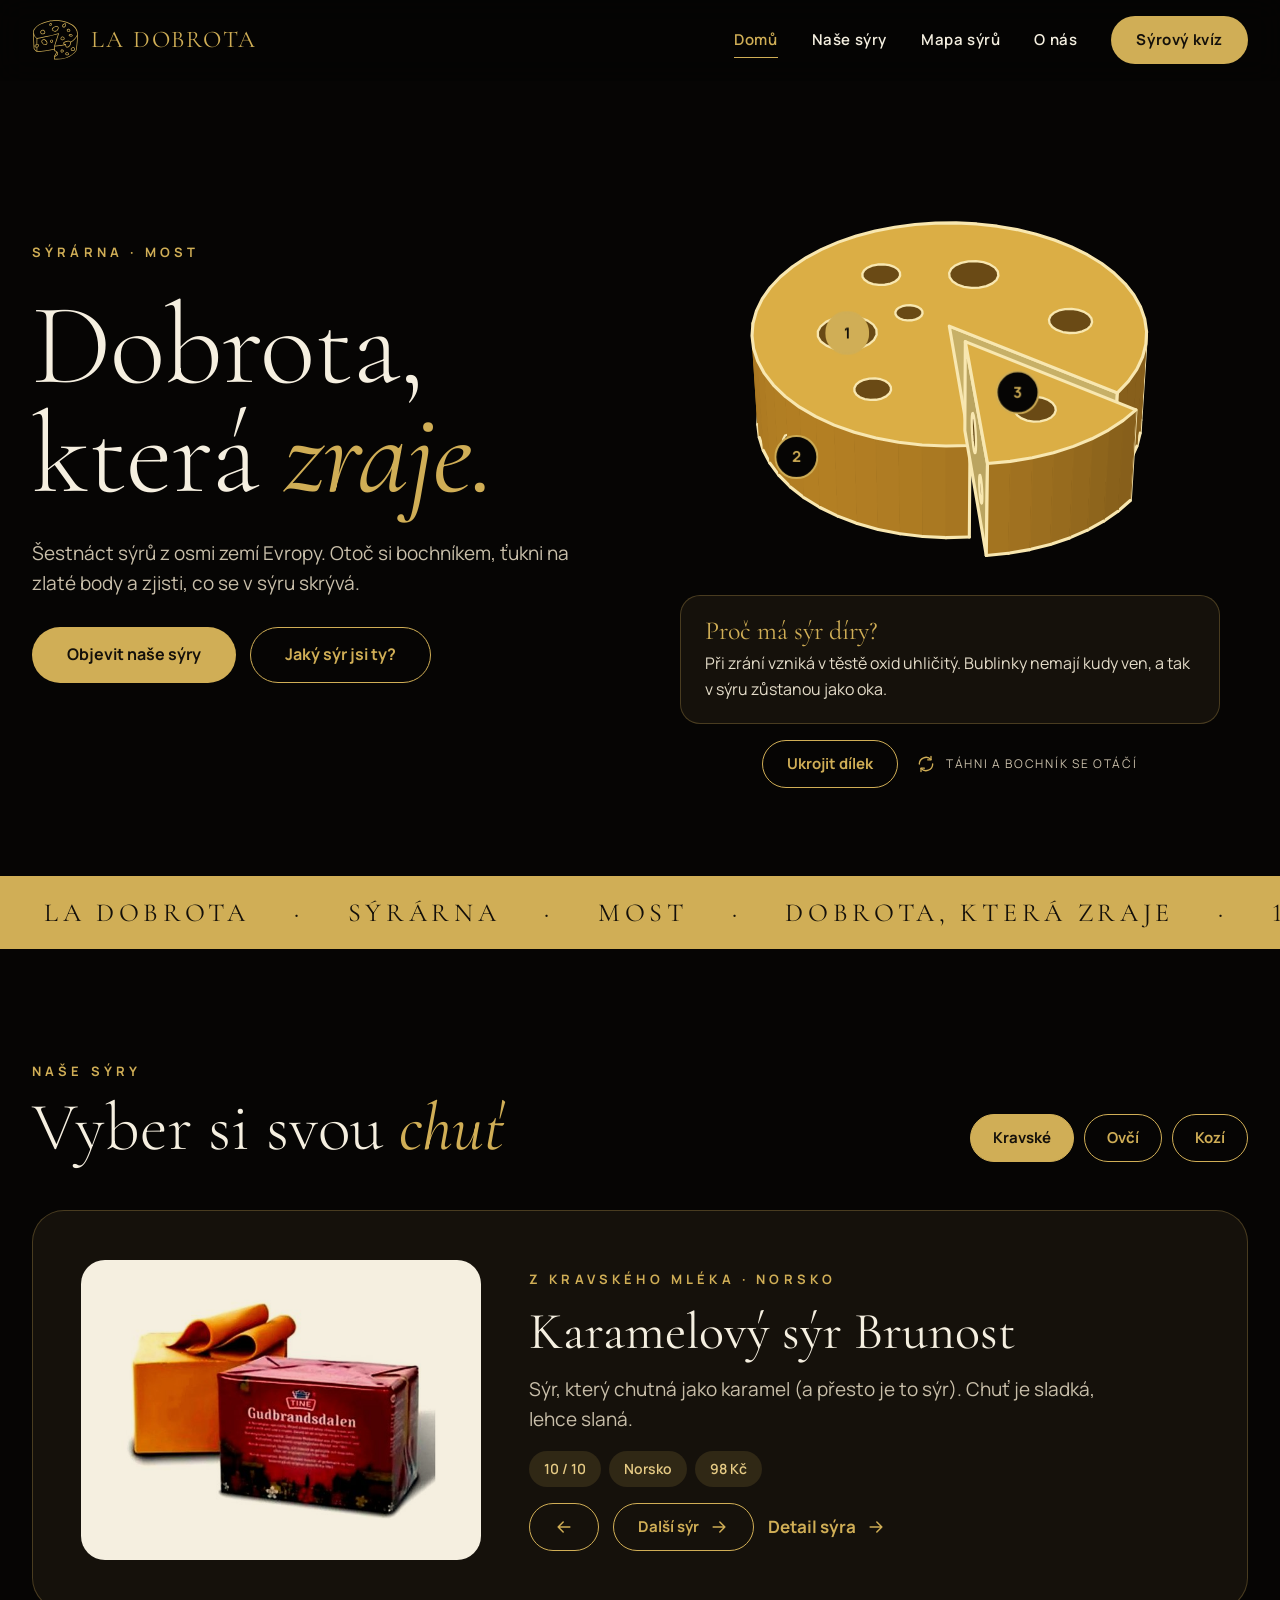
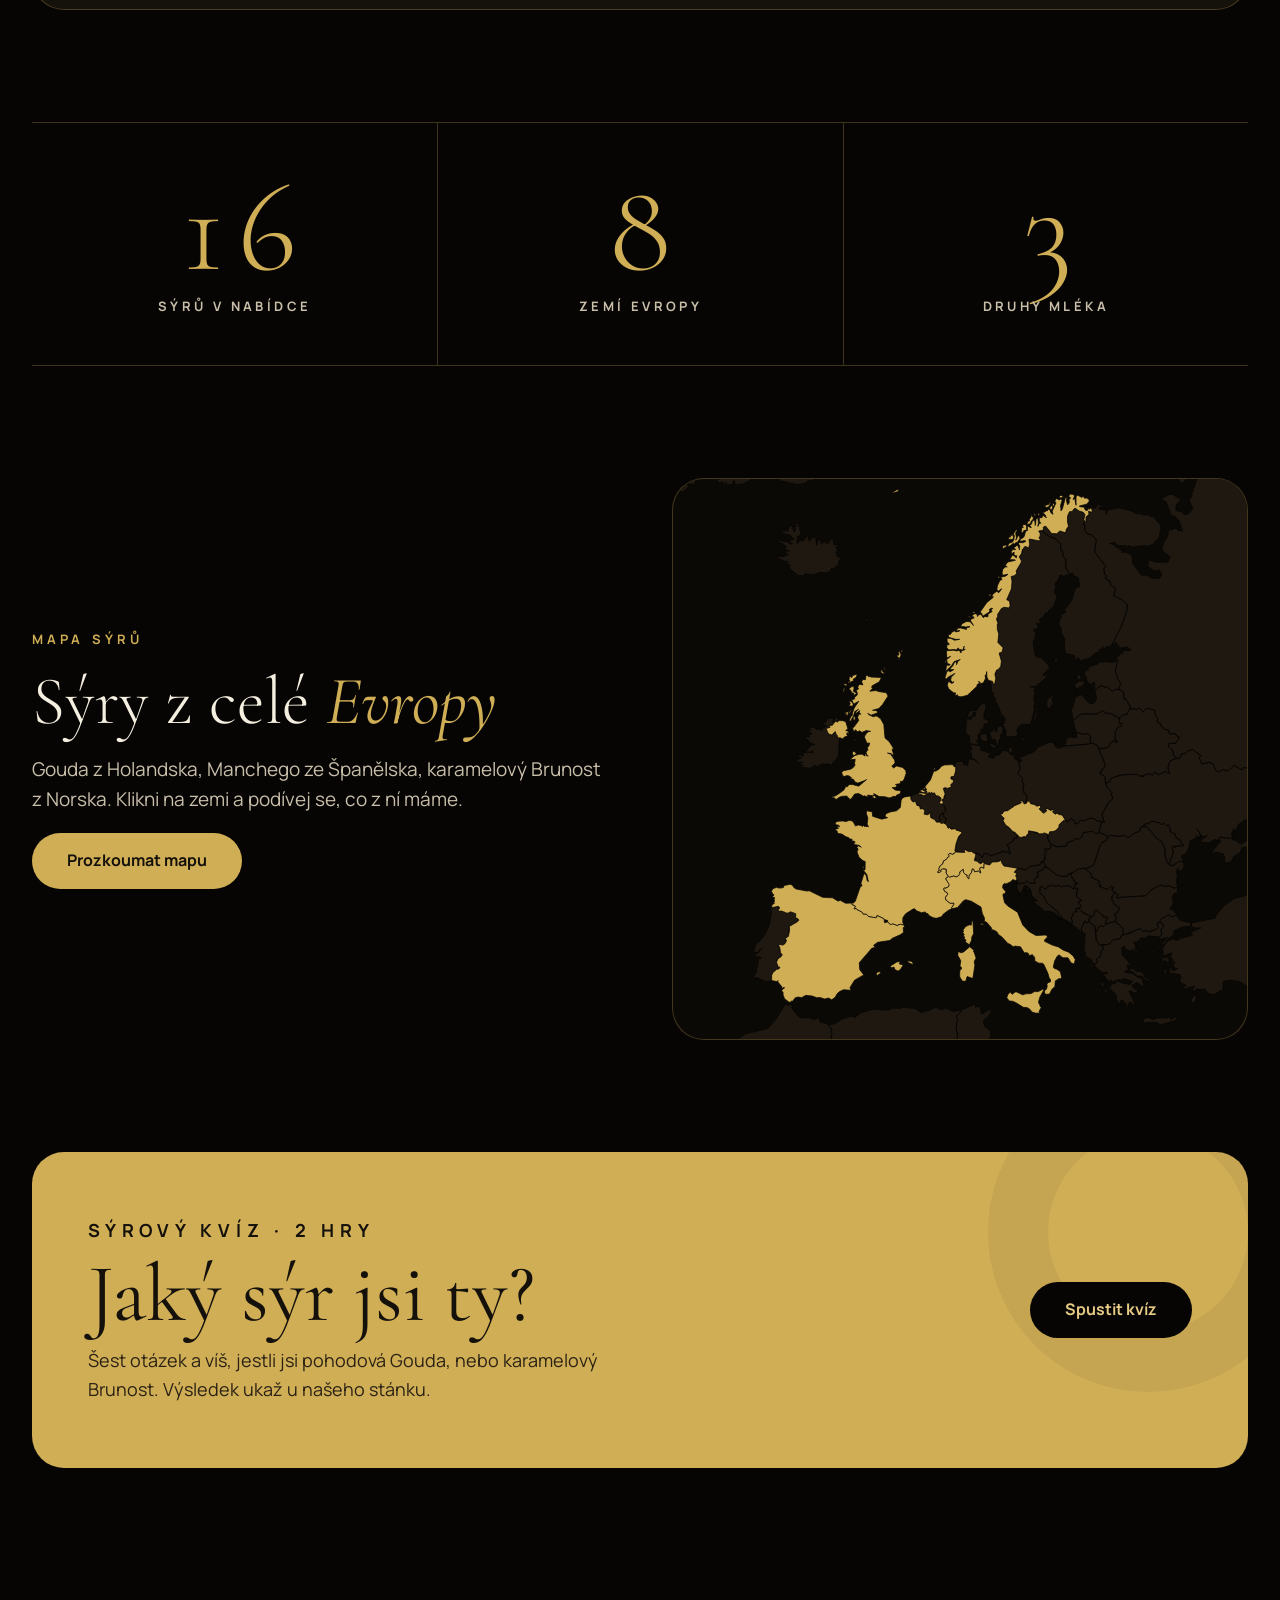
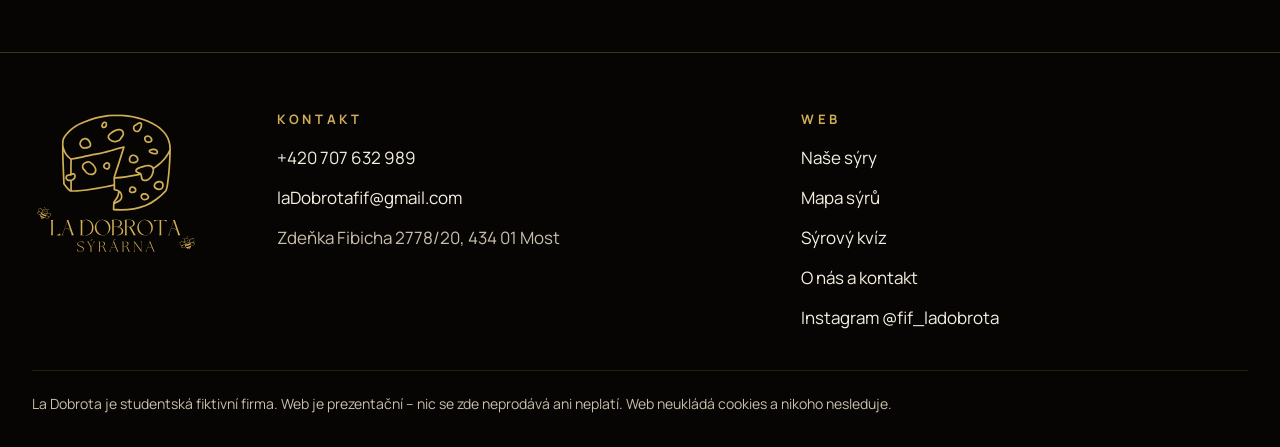
==== commit 751e5091: "Use product photos for 14 cheeses Photos come from syrydomu.cz, cropped to the cheese and shown on a" ====
--- a/index.html
+++ b/index.html
@@ -94,7 +94,7 @@
     </div>
   </div>
   <div class="panel taste reveal" id="taste" aria-live="polite">
-    <img class="taste__img" src="/assets/img/syry/10-karamelovy-syr-brunost.svg" alt="Karamelový sýr Brunost" width="400" height="300">
+    <span class="pic pic--photo taste__img"><img src="/assets/img/syry/foto/karamelovy-syr-brunost.jpg" alt="Karamelový sýr Brunost" width="640" height="480"></span>
     <div class="taste__body">
       <p class="eyebrow">z kravského mléka · Norsko</p>
       <h3 class="taste__name">Karamelový sýr Brunost</h3>
--- a/assets/css/style.css
+++ b/assets/css/style.css
@@ -196,7 +196,12 @@
 
 /* taste switcher */
 .taste { padding: clamp(24px, 4vw, 48px); display: grid; grid-template-columns: minmax(0, 400px) minmax(0, 1fr); align-items: center; gap: clamp(20px, 4vw, 48px); min-height: 400px; }
-.taste__img { width: 100%; height: auto; aspect-ratio: 4 / 3; object-fit: contain; }
+.pic { display: block; aspect-ratio: 4 / 3; overflow: hidden; }
+.pic img { width: 100%; height: 100%; object-fit: contain; }
+.pic--photo { background: var(--ivory); border-radius: 18px; }
+.pic--photo img { object-fit: cover; mix-blend-mode: multiply; }
+.taste__img { width: 100%; }
+.taste__img.pic--photo { border-radius: 24px; }
 .taste__body { display: flex; flex-direction: column; align-items: flex-start; gap: 16px; }
 .taste__name { font-family: var(--serif); font-weight: 400; font-size: clamp(36px, 4.4vw, 52px); line-height: 1; color: var(--ivory); }
 .taste__tags { display: flex; flex-wrap: wrap; gap: 8px; }
@@ -260,7 +265,7 @@
 .card__top { display: flex; align-items: baseline; justify-content: space-between; gap: 12px; }
 .card__milk { font-size: 12px; font-weight: 700; letter-spacing: 0.28em; text-transform: uppercase; color: var(--gold); }
 .card__num { font-family: var(--serif); font-size: 38px; line-height: 1; color: var(--gold); }
-.card__img { width: 100%; max-width: 220px; height: auto; aspect-ratio: 4 / 3; object-fit: contain; margin: 4px auto; transition: transform 0.5s var(--ease); }
+.card__img { width: 100%; max-width: 230px; margin: 4px auto; transition: transform 0.5s var(--ease); }
 .card__btn:hover .card__img { transform: scale(1.07) rotate(-3deg); }
 .card__name { font-family: var(--serif); font-size: 30px; line-height: 1.04; color: var(--ivory); margin-top: auto; }
 .card__origin { font-size: 15px; color: var(--muted); }
@@ -281,6 +286,7 @@
   .card__front { display: grid; grid-template-columns: 112px minmax(0, 1fr); grid-template-rows: auto auto 1fr auto; column-gap: 16px; row-gap: 4px; padding: 18px; }
   .card__top { grid-column: 2; }
   .card__img { grid-column: 1; grid-row: 1 / -1; align-self: center; margin: 0; max-width: 112px; }
+  .card__img.pic--photo { border-radius: 14px; }
   .card__name { grid-column: 2; font-size: 26px; margin-top: 0; }
   .card__origin { grid-column: 2; }
   .card__more { grid-column: 2; align-self: end; padding-top: 8px; }
@@ -315,7 +321,8 @@
 .mapinfo.is-swap li { animation: rise 0.45s var(--ease) both; animation-delay: calc(var(--i, 0) * 50ms); }
 .row { display: flex; align-items: center; gap: 16px; min-height: 76px; padding: 6px 18px 6px 10px; border-radius: 20px; background: var(--panel); border: 1px solid var(--line-soft); color: var(--ivory); transition: border-color 0.25s, transform 0.3s var(--ease); }
 .row:hover { border-color: var(--gold); color: var(--ivory); transform: translateX(4px); }
-.row img { width: 84px; height: 63px; flex: none; object-fit: contain; }
+.row__pic { width: 84px; flex: none; }
+.row__pic.pic--photo { border-radius: 10px; }
 .row__name { display: block; font-family: var(--serif); font-size: 24px; line-height: 1.1; }
 .row__milk { display: block; font-size: 12px; letter-spacing: 0.16em; text-transform: uppercase; color: var(--muted); }
 @media (max-width: 860px) { .mapbox { grid-template-columns: minmax(0, 1fr); } }
@@ -378,6 +385,8 @@
 .result__side { display: flex; flex-direction: column; align-items: center; gap: 14px; text-align: center; font-weight: 700; }
 .result__disc { width: 100%; max-width: 300px; aspect-ratio: 1; border-radius: 50%; background: var(--bg); display: flex; align-items: center; justify-content: center; animation: spinin 0.9s var(--ease) both 0.15s; }
 .result__disc img { width: 76%; height: auto; }
+.result__disc--photo { background: var(--ivory); overflow: hidden; }
+.result__disc--photo img { width: 100%; height: 100%; object-fit: cover; mix-blend-mode: multiply; scale: 0.82; }
 .result__score { font-family: var(--serif); font-weight: 300; font-size: clamp(88px, 12vw, 150px); line-height: 0.85; color: var(--gold); }
 .result__score small { font-size: 0.4em; color: var(--muted); }
 @keyframes spinin { from { opacity: 0; transform: scale(0.5) rotate(-40deg); } to { opacity: 1; transform: none; } }
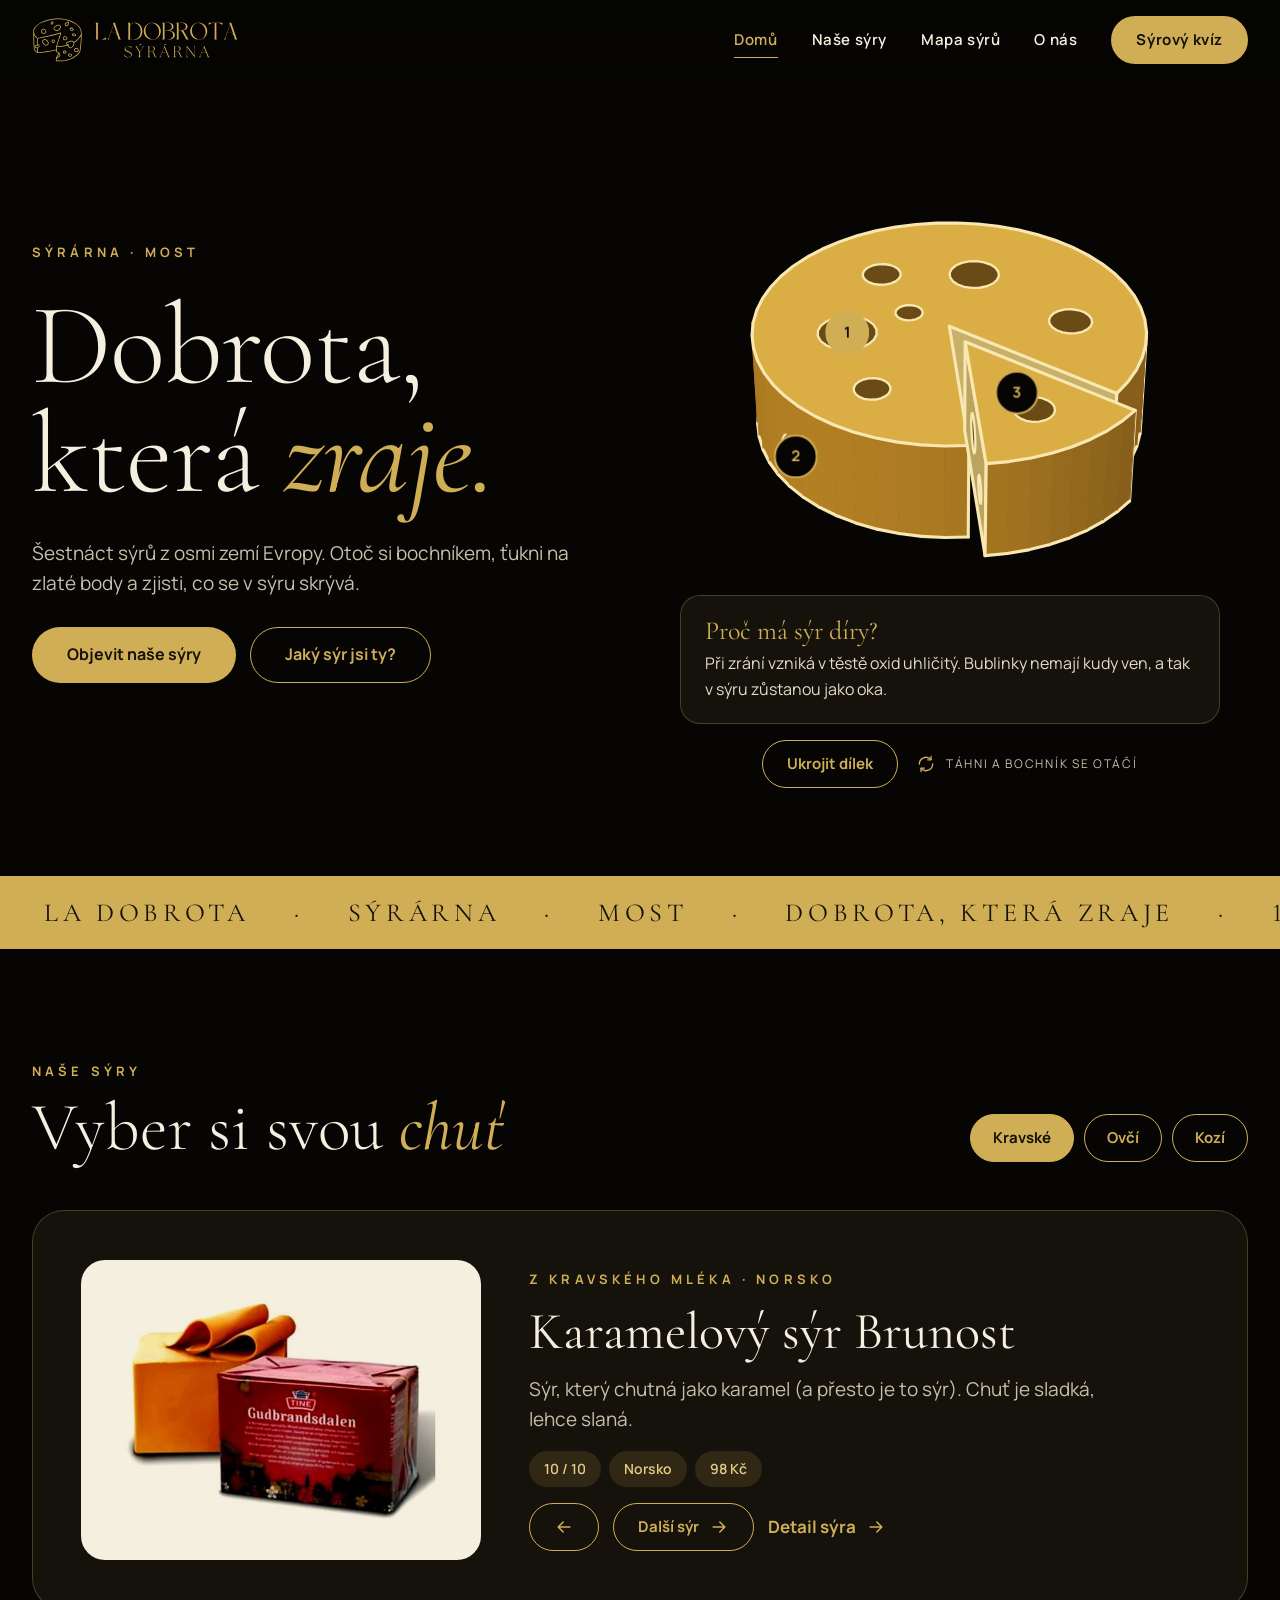
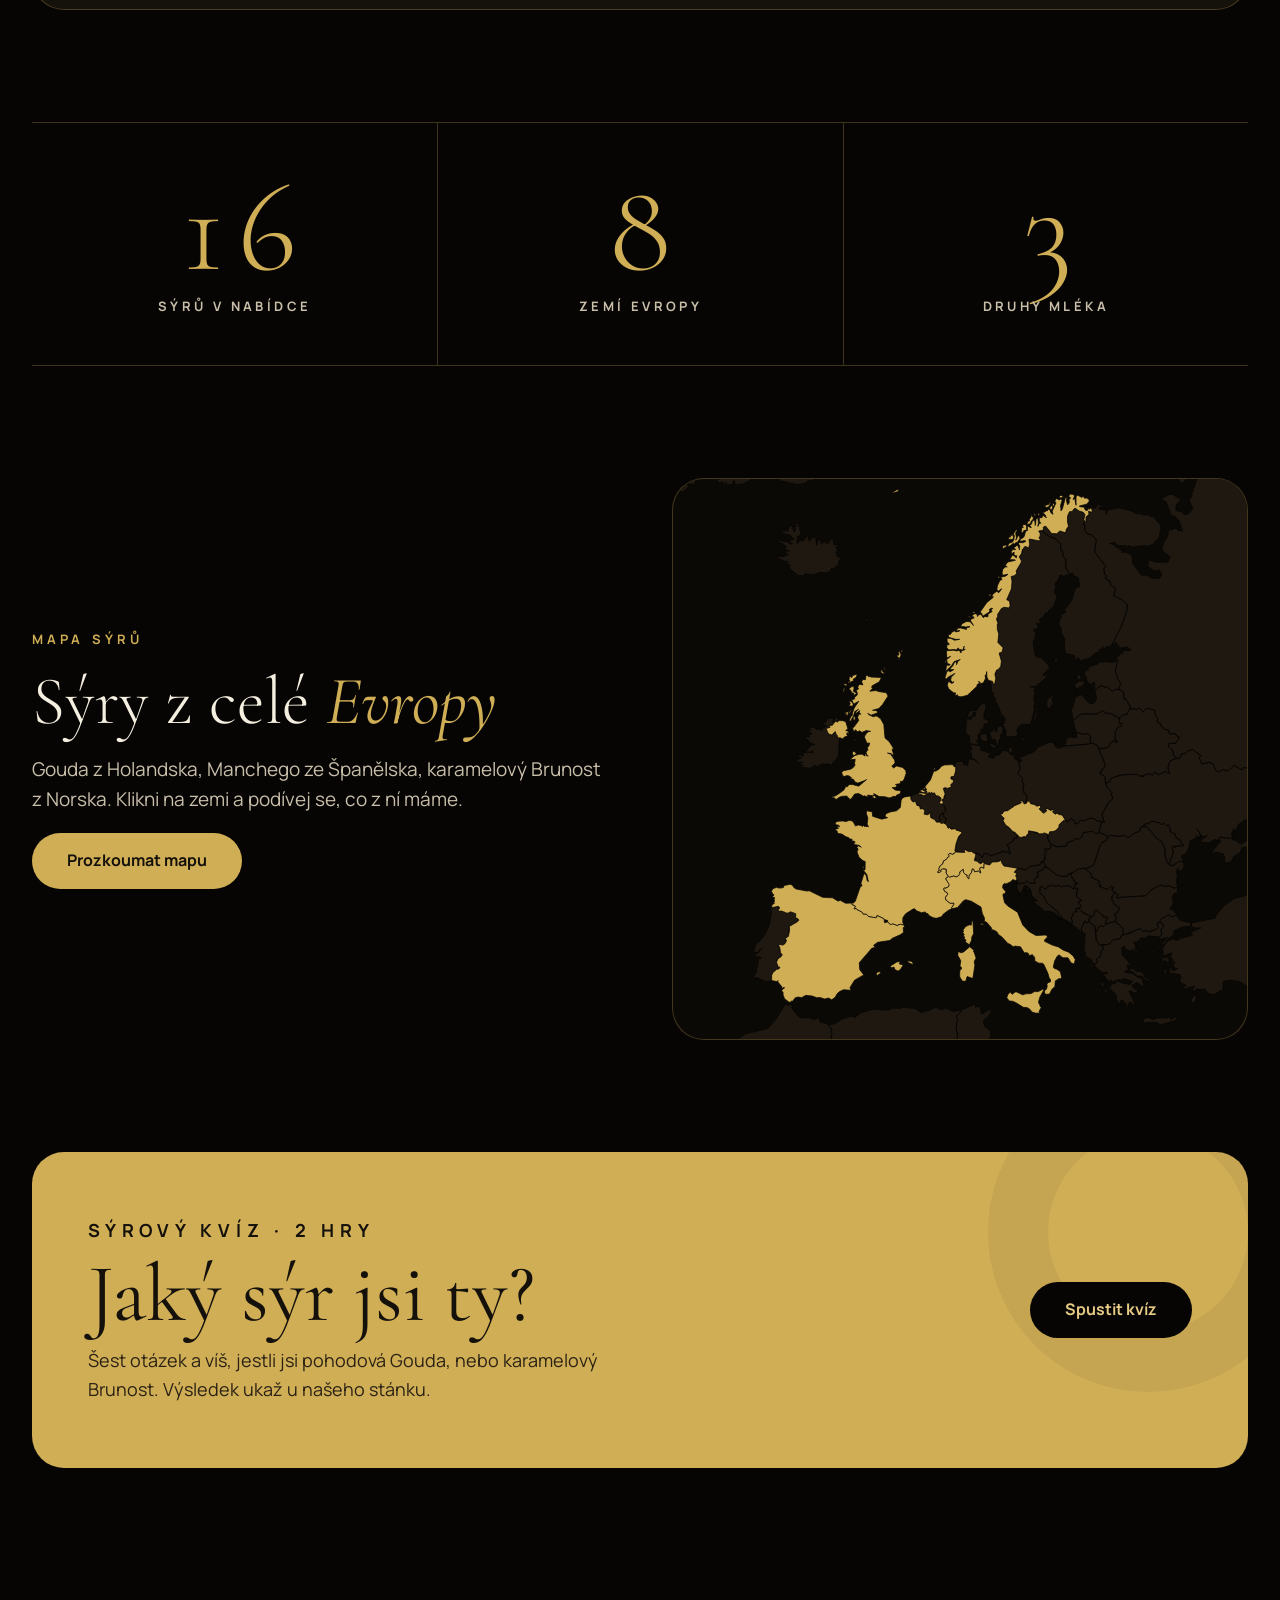
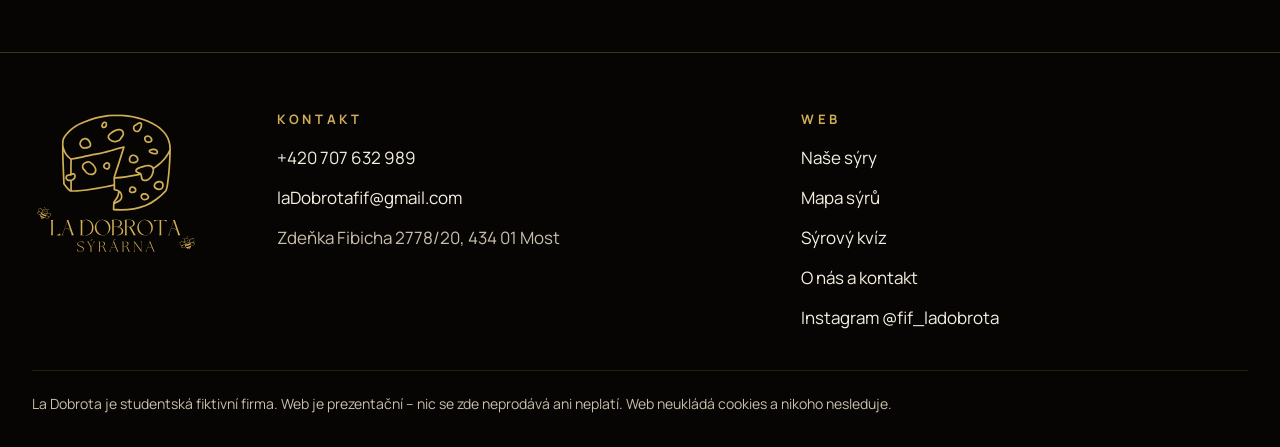
==== commit 577b59e8: "Use the original logo lettering in the header Co-Authored-By: Claude Fable 5.2 <noreply@anthropic.co" ====
--- a/index.html
+++ b/index.html
@@ -27,7 +27,7 @@
 <a class="skip" href="#obsah">Přeskočit na obsah</a>
 <header class="site-header">
   <div class="wrap site-header__in">
-    <a class="brand" href="/" aria-label="La Dobrota – domů"><img src="/assets/img/logo-mark.svg" alt="" width="47" height="42"><span>LA DOBROTA</span></a>
+    <a class="brand" href="/" aria-label="La Dobrota – domů"><img class="brand__mark" src="/assets/img/logo-mark.svg" alt="" width="47" height="42"><img class="brand__name" src="/assets/img/logo-name-syrarna.svg" alt="La Dobrota – sýrárna" width="142" height="36"></a>
     <button class="menu-btn" type="button" aria-expanded="false" aria-controls="menu" aria-label="Otevřít menu"><span></span><span></span></button>
     <nav class="nav" id="menu" aria-label="Hlavní menu">
       <a href="/">Domů</a>
--- a/assets/css/style.css
+++ b/assets/css/style.css
@@ -111,9 +111,9 @@
 .site-header.is-stuck { border-bottom-color: var(--line-soft); }
 .site-header__in { min-height: 80px; display: flex; align-items: center; justify-content: space-between; gap: 24px; }
 .brand { display: flex; align-items: center; gap: 12px; min-height: 48px; color: var(--gold); }
-.brand img { height: 42px; width: auto; transition: transform 0.5s var(--ease); }
-.brand:hover img { transform: rotate(-8deg) scale(1.06); }
-.brand span { font-family: var(--serif); font-size: 24px; letter-spacing: 0.08em; white-space: nowrap; }
+.brand__mark { height: 46px; width: auto; transition: transform 0.5s var(--ease); }
+.brand:hover .brand__mark { transform: rotate(-8deg) scale(1.06); }
+.brand__name { height: 36px; width: auto; }
 .nav { display: flex; align-items: center; gap: 34px; font-size: 15px; font-weight: 600; letter-spacing: 0.04em; }
 .nav a:not(.btn) { position: relative; color: var(--ivory); padding: 12px 0; }
 .nav a:not(.btn)::after { content: ''; position: absolute; left: 0; right: 0; bottom: 6px; height: 1px; background: var(--gold); transform: scaleX(0); transform-origin: left; transition: transform 0.3s var(--ease); }
@@ -127,6 +127,8 @@
 
 @media (max-width: 860px) {
   .site-header__in { min-height: 68px; }
+  .brand__mark { height: 40px; }
+  .brand__name { height: 31px; }
   .menu-btn { display: flex; flex-direction: column; }
   .nav {
     position: fixed; top: 68px; left: 0; right: 0; height: calc(100vh - 68px); height: calc(100dvh - 68px); z-index: 49; flex-direction: column; align-items: stretch; gap: 0;
